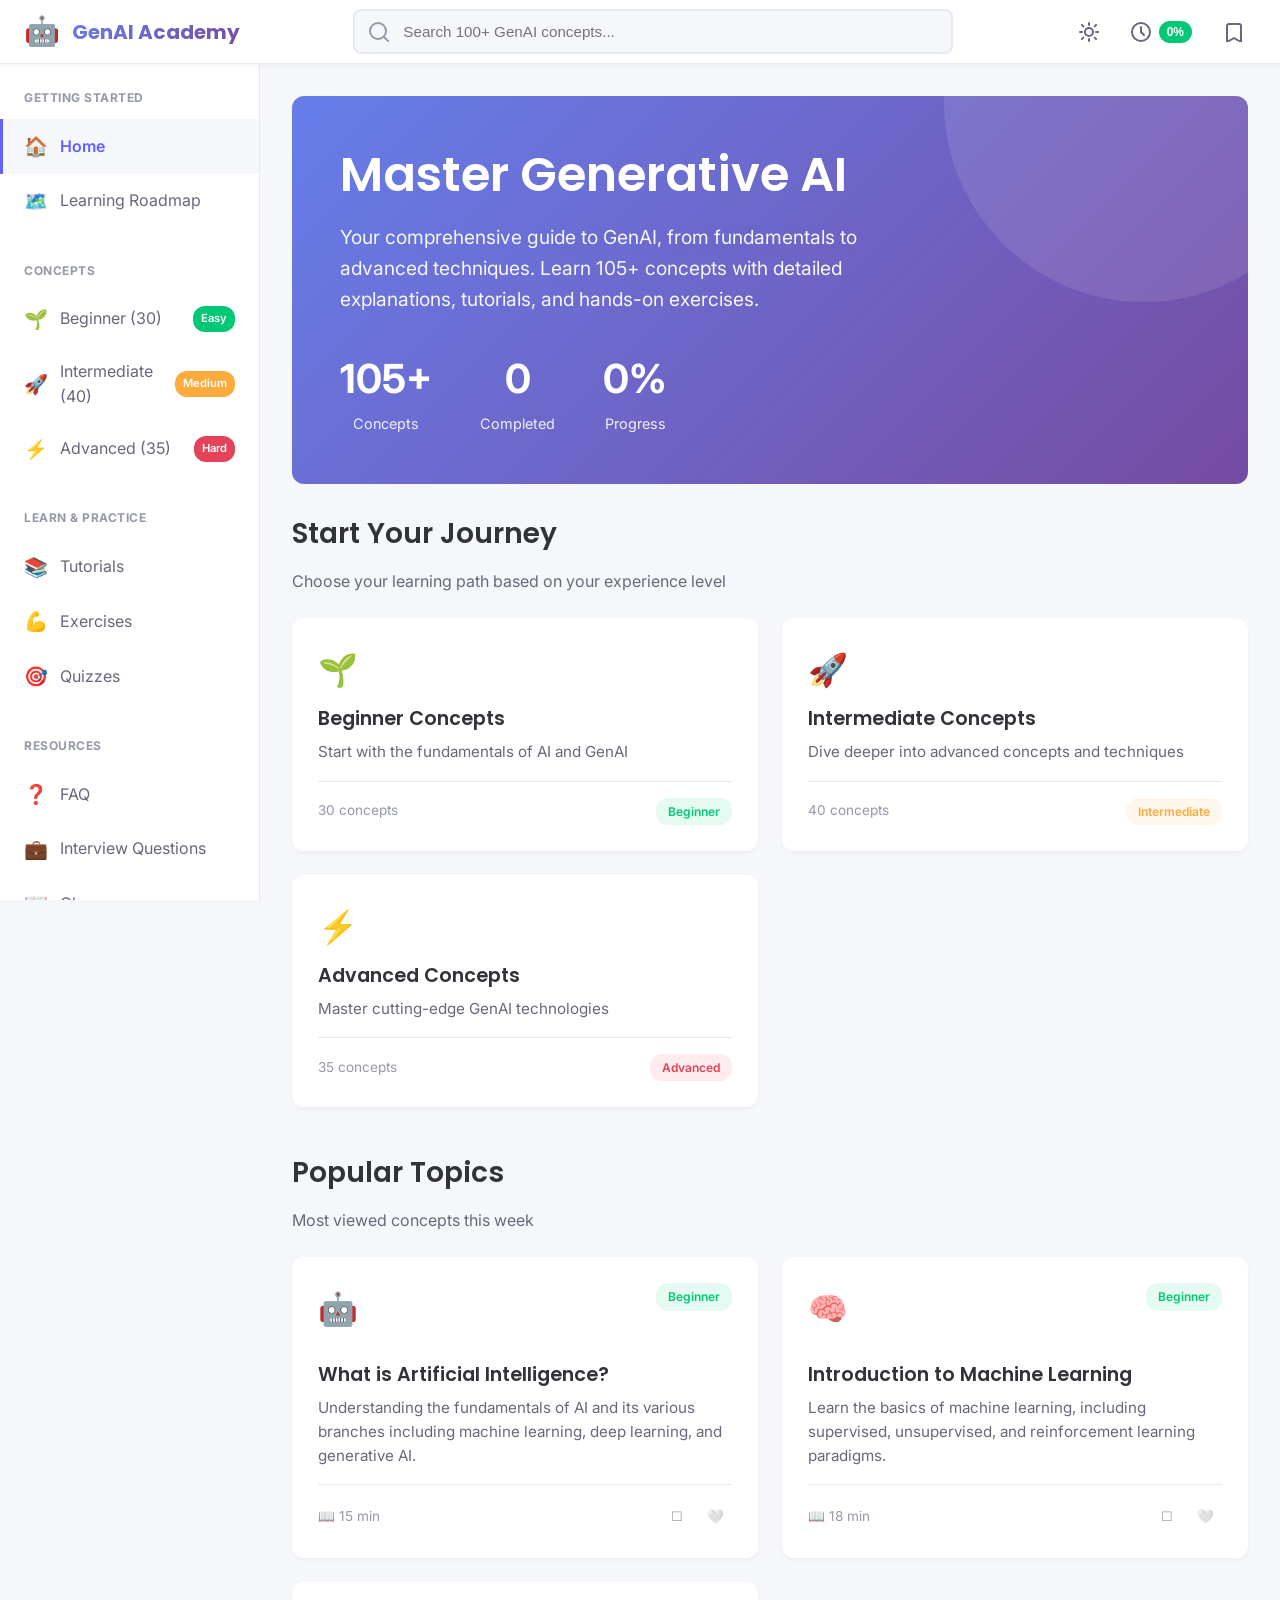
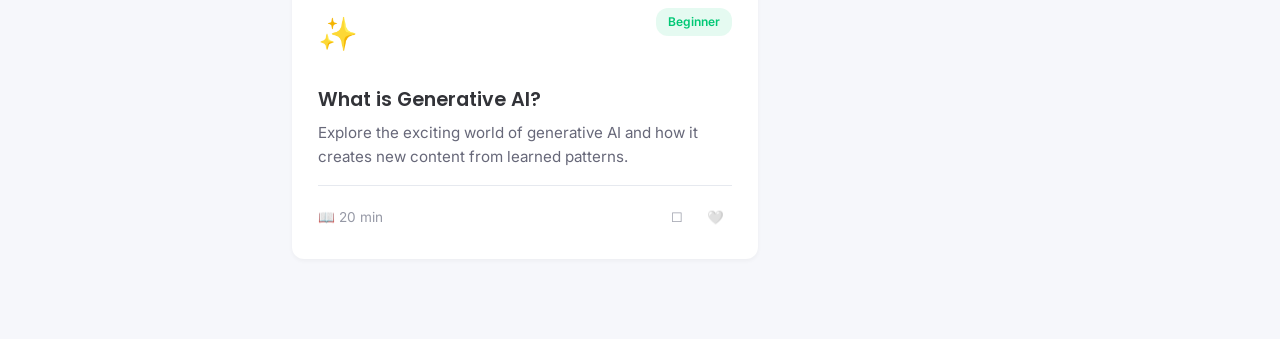
==== index.html @ b28783bf "Create comprehensive GenAI Academy learning platform This commit creates a production-ready, feature" ====
<!DOCTYPE html>
<html lang="en">
<head>
    <meta charset="UTF-8">
    <meta name="viewport" content="width=device-width, initial-scale=1.0">
    <title>GenAI Academy - Master Generative AI from Beginner to Advanced</title>
    <meta name="description" content="Comprehensive learning platform for Generative AI covering 100+ concepts, tutorials, FAQs, and interview questions">
    <link rel="stylesheet" href="styles.css">
    <link rel="preconnect" href="https://fonts.googleapis.com">
    <link rel="preconnect" href="https://fonts.gstatic.com" crossorigin>
    <link href="https://fonts.googleapis.com/css2?family=Poppins:wght@300;400;500;600;700;800&family=Inter:wght@300;400;500;600;700&display=swap" rel="stylesheet">
</head>
<body>
    <!-- Loading Screen -->
    <div id="loading-screen" class="loading-screen">
        <div class="loading-spinner"></div>
        <p>Loading GenAI Academy...</p>
    </div>

    <!-- Header -->
    <header class="header">
        <div class="header-left">
            <button class="menu-toggle" id="menuToggle">
                <span></span>
                <span></span>
                <span></span>
            </button>
            <div class="logo">
                <span class="logo-icon">🤖</span>
                <span class="logo-text">GenAI Academy</span>
            </div>
        </div>
        <div class="header-center">
            <div class="search-bar">
                <svg class="search-icon" width="20" height="20" viewBox="0 0 20 20" fill="none">
                    <path d="M9 17A8 8 0 1 0 9 1a8 8 0 0 0 0 16zM19 19l-4.35-4.35" stroke="currentColor" stroke-width="2" stroke-linecap="round"/>
                </svg>
                <input type="text" id="searchInput" placeholder="Search 100+ GenAI concepts..." class="search-input">
                <div class="search-results" id="searchResults"></div>
            </div>
        </div>
        <div class="header-right">
            <button class="header-btn" id="themeToggle" title="Toggle Theme">
                <svg width="20" height="20" viewBox="0 0 20 20" fill="none">
                    <path d="M10 3V1M10 19v-2M17 10h2M1 10h2M15.66 15.66l1.41 1.41M2.93 2.93l1.41 1.41M15.66 4.34l1.41-1.41M2.93 17.07l1.41-1.41" stroke="currentColor" stroke-width="2" stroke-linecap="round"/>
                    <circle cx="10" cy="10" r="4" stroke="currentColor" stroke-width="2"/>
                </svg>
            </button>
            <button class="header-btn" id="progressBtn" title="Your Progress">
                <svg width="20" height="20" viewBox="0 0 20 20" fill="none">
                    <path d="M10 19a9 9 0 1 0 0-18 9 9 0 0 0 0 18z" stroke="currentColor" stroke-width="2"/>
                    <path d="M10 5v5l3 3" stroke="currentColor" stroke-width="2" stroke-linecap="round"/>
                </svg>
                <span class="progress-badge" id="progressBadge">0%</span>
            </button>
            <button class="header-btn" id="bookmarksBtn" title="Bookmarks">
                <svg width="20" height="20" viewBox="0 0 20 20" fill="none">
                    <path d="M5 2h10a2 2 0 0 1 2 2v16l-7-4-7 4V4a2 2 0 0 1 2-2z" stroke="currentColor" stroke-width="2" stroke-linecap="round" stroke-linejoin="round"/>
                </svg>
            </button>
        </div>
    </header>

    <!-- Sidebar -->
    <aside class="sidebar" id="sidebar">
        <nav class="sidebar-nav">
            <div class="nav-section">
                <div class="nav-section-title">Getting Started</div>
                <a href="#home" class="nav-item active" data-page="home">
                    <span class="nav-icon">🏠</span>
                    <span class="nav-text">Home</span>
                </a>
                <a href="#roadmap" class="nav-item" data-page="roadmap">
                    <span class="nav-icon">🗺️</span>
                    <span class="nav-text">Learning Roadmap</span>
                </a>
            </div>

            <div class="nav-section">
                <div class="nav-section-title">Concepts</div>
                <a href="#beginner" class="nav-item" data-page="beginner">
                    <span class="nav-icon">🌱</span>
                    <span class="nav-text">Beginner (30)</span>
                    <span class="nav-badge">Easy</span>
                </a>
                <a href="#intermediate" class="nav-item" data-page="intermediate">
                    <span class="nav-icon">🚀</span>
                    <span class="nav-text">Intermediate (40)</span>
                    <span class="nav-badge badge-orange">Medium</span>
                </a>
                <a href="#advanced" class="nav-item" data-page="advanced">
                    <span class="nav-icon">⚡</span>
                    <span class="nav-text">Advanced (35)</span>
                    <span class="nav-badge badge-red">Hard</span>
                </a>
            </div>

            <div class="nav-section">
                <div class="nav-section-title">Learn & Practice</div>
                <a href="#tutorials" class="nav-item" data-page="tutorials">
                    <span class="nav-icon">📚</span>
                    <span class="nav-text">Tutorials</span>
                </a>
                <a href="#exercises" class="nav-item" data-page="exercises">
                    <span class="nav-icon">💪</span>
                    <span class="nav-text">Exercises</span>
                </a>
                <a href="#quizzes" class="nav-item" data-page="quizzes">
                    <span class="nav-icon">🎯</span>
                    <span class="nav-text">Quizzes</span>
                </a>
            </div>

            <div class="nav-section">
                <div class="nav-section-title">Resources</div>
                <a href="#faq" class="nav-item" data-page="faq">
                    <span class="nav-icon">❓</span>
                    <span class="nav-text">FAQ</span>
                </a>
                <a href="#interview" class="nav-item" data-page="interview">
                    <span class="nav-icon">💼</span>
                    <span class="nav-text">Interview Questions</span>
                </a>
                <a href="#glossary" class="nav-item" data-page="glossary">
                    <span class="nav-icon">📖</span>
                    <span class="nav-text">Glossary</span>
                </a>
            </div>
        </nav>

        <div class="sidebar-footer">
            <div class="progress-card">
                <div class="progress-card-title">Your Progress</div>
                <div class="progress-bar">
                    <div class="progress-bar-fill" id="sidebarProgressBar" style="width: 0%"></div>
                </div>
                <div class="progress-stats">
                    <span><span id="completedCount">0</span>/105 completed</span>
                </div>
            </div>
        </div>
    </aside>

    <!-- Main Content -->
    <main class="main-content" id="mainContent">
        <!-- Content will be dynamically loaded here -->
    </main>

    <!-- Modal for Concept Details -->
    <div class="modal" id="conceptModal">
        <div class="modal-overlay"></div>
        <div class="modal-content">
            <button class="modal-close" id="modalClose">&times;</button>
            <div id="modalBody"></div>
        </div>
    </div>

    <!-- Progress Modal -->
    <div class="modal" id="progressModal">
        <div class="modal-overlay"></div>
        <div class="modal-content">
            <button class="modal-close" id="progressModalClose">&times;</button>
            <div id="progressModalBody"></div>
        </div>
    </div>

    <!-- Bookmarks Modal -->
    <div class="modal" id="bookmarksModal">
        <div class="modal-overlay"></div>
        <div class="modal-content">
            <button class="modal-close" id="bookmarksModalClose">&times;</button>
            <div id="bookmarksModalBody"></div>
        </div>
    </div>

    <script src="data.js"></script>
    <script src="app.js"></script>
</body>
</html>
---- styles.css ----
/* ===== CSS Variables & Theme ===== */
:root {
    /* Primary Colors - Vibrant like monday.com */
    --primary-purple: #6161ff;
    --primary-blue: #0073ea;
    --primary-green: #00c875;
    --primary-orange: #fdab3d;
    --primary-red: #e44258;
    --primary-pink: #ff158a;
    --primary-teal: #00d1d2;

    /* Gradients */
    --gradient-purple: linear-gradient(135deg, #667eea 0%, #764ba2 100%);
    --gradient-blue: linear-gradient(135deg, #0073ea 0%, #00a9ff 100%);
    --gradient-green: linear-gradient(135deg, #11998e 0%, #38ef7d 100%);
    --gradient-orange: linear-gradient(135deg, #f093fb 0%, #f5576c 100%);
    --gradient-sunset: linear-gradient(135deg, #fa709a 0%, #fee140 100%);

    /* Background Colors */
    --bg-primary: #ffffff;
    --bg-secondary: #f6f7fb;
    --bg-tertiary: #eef0f8;
    --bg-card: #ffffff;
    --bg-hover: #f6f7fb;

    /* Text Colors */
    --text-primary: #323338;
    --text-secondary: #676879;
    --text-tertiary: #9699a6;
    --text-white: #ffffff;

    /* Border & Shadow */
    --border-color: #e6e9ef;
    --shadow-sm: 0 2px 4px rgba(0, 0, 0, 0.04);
    --shadow-md: 0 4px 12px rgba(0, 0, 0, 0.08);
    --shadow-lg: 0 8px 24px rgba(0, 0, 0, 0.12);
    --shadow-xl: 0 16px 48px rgba(0, 0, 0, 0.16);

    /* Spacing */
    --header-height: 64px;
    --sidebar-width: 260px;
    --border-radius: 8px;
    --border-radius-lg: 12px;

    /* Transitions */
    --transition: all 0.3s cubic-bezier(0.4, 0, 0.2, 1);
}

/* Dark Theme */
[data-theme="dark"] {
    --bg-primary: #1a1a2e;
    --bg-secondary: #16213e;
    --bg-tertiary: #0f3460;
    --bg-card: #16213e;
    --bg-hover: #1f2937;

    --text-primary: #f3f4f6;
    --text-secondary: #d1d5db;
    --text-tertiary: #9ca3af;

    --border-color: #2d3748;
    --shadow-sm: 0 2px 4px rgba(0, 0, 0, 0.2);
    --shadow-md: 0 4px 12px rgba(0, 0, 0, 0.3);
    --shadow-lg: 0 8px 24px rgba(0, 0, 0, 0.4);
}

/* ===== Reset & Base Styles ===== */
* {
    margin: 0;
    padding: 0;
    box-sizing: border-box;
}

body {
    font-family: 'Inter', -apple-system, BlinkMacSystemFont, 'Segoe UI', sans-serif;
    background: var(--bg-secondary);
    color: var(--text-primary);
    line-height: 1.6;
    overflow-x: hidden;
    transition: var(--transition);
}

h1, h2, h3, h4, h5, h6 {
    font-family: 'Poppins', sans-serif;
    font-weight: 600;
    line-height: 1.3;
    margin-bottom: 1rem;
}

h1 { font-size: 2.5rem; }
h2 { font-size: 2rem; }
h3 { font-size: 1.5rem; }
h4 { font-size: 1.25rem; }

a {
    text-decoration: none;
    color: inherit;
}

/* ===== Loading Screen ===== */
.loading-screen {
    position: fixed;
    top: 0;
    left: 0;
    width: 100%;
    height: 100%;
    background: var(--gradient-purple);
    display: flex;
    flex-direction: column;
    align-items: center;
    justify-content: center;
    z-index: 10000;
    transition: opacity 0.3s, visibility 0.3s;
}

.loading-screen.hidden {
    opacity: 0;
    visibility: hidden;
}

.loading-spinner {
    width: 50px;
    height: 50px;
    border: 4px solid rgba(255, 255, 255, 0.3);
    border-top-color: white;
    border-radius: 50%;
    animation: spin 1s linear infinite;
}

.loading-screen p {
    color: white;
    margin-top: 1rem;
    font-size: 1.1rem;
}

@keyframes spin {
    to { transform: rotate(360deg); }
}

/* ===== Header ===== */
.header {
    position: fixed;
    top: 0;
    left: 0;
    right: 0;
    height: var(--header-height);
    background: var(--bg-card);
    border-bottom: 1px solid var(--border-color);
    display: flex;
    align-items: center;
    justify-content: space-between;
    padding: 0 1.5rem;
    z-index: 1000;
    box-shadow: var(--shadow-sm);
}

.header-left {
    display: flex;
    align-items: center;
    gap: 1rem;
}

.menu-toggle {
    display: none;
    flex-direction: column;
    gap: 4px;
    background: none;
    border: none;
    cursor: pointer;
    padding: 8px;
}

.menu-toggle span {
    width: 24px;
    height: 3px;
    background: var(--text-primary);
    border-radius: 2px;
    transition: var(--transition);
}

.logo {
    display: flex;
    align-items: center;
    gap: 0.75rem;
    font-family: 'Poppins', sans-serif;
    font-weight: 700;
}

.logo-icon {
    font-size: 1.8rem;
}

.logo-text {
    font-size: 1.25rem;
    background: var(--gradient-purple);
    -webkit-background-clip: text;
    -webkit-text-fill-color: transparent;
    background-clip: text;
}

.header-center {
    flex: 1;
    max-width: 600px;
    margin: 0 2rem;
    position: relative;
}

.search-bar {
    position: relative;
    width: 100%;
}

.search-icon {
    position: absolute;
    left: 1rem;
    top: 50%;
    transform: translateY(-50%);
    color: var(--text-tertiary);
}

.search-input {
    width: 100%;
    padding: 0.75rem 1rem 0.75rem 3rem;
    border: 2px solid var(--border-color);
    border-radius: var(--border-radius);
    background: var(--bg-secondary);
    color: var(--text-primary);
    font-size: 0.95rem;
    transition: var(--transition);
}

.search-input:focus {
    outline: none;
    border-color: var(--primary-purple);
    background: var(--bg-card);
}

.search-results {
    position: absolute;
    top: calc(100% + 0.5rem);
    left: 0;
    right: 0;
    background: var(--bg-card);
    border-radius: var(--border-radius);
    box-shadow: var(--shadow-lg);
    max-height: 400px;
    overflow-y: auto;
    display: none;
    z-index: 1001;
}

.search-results.active {
    display: block;
}

.search-result-item {
    padding: 1rem;
    border-bottom: 1px solid var(--border-color);
    cursor: pointer;
    transition: var(--transition);
}

.search-result-item:hover {
    background: var(--bg-hover);
}

.search-result-item:last-child {
    border-bottom: none;
}

.search-result-title {
    font-weight: 600;
    color: var(--text-primary);
    margin-bottom: 0.25rem;
}

.search-result-category {
    font-size: 0.85rem;
    color: var(--text-tertiary);
}

.header-right {
    display: flex;
    align-items: center;
    gap: 0.5rem;
}

.header-btn {
    position: relative;
    padding: 0.75rem;
    background: none;
    border: none;
    color: var(--text-secondary);
    cursor: pointer;
    border-radius: var(--border-radius);
    transition: var(--transition);
    display: flex;
    align-items: center;
    gap: 0.5rem;
}

.header-btn:hover {
    background: var(--bg-hover);
    color: var(--text-primary);
}

.progress-badge {
    padding: 0.25rem 0.5rem;
    background: var(--primary-green);
    color: white;
    border-radius: 12px;
    font-size: 0.75rem;
    font-weight: 600;
}

/* ===== Sidebar ===== */
.sidebar {
    position: fixed;
    left: 0;
    top: var(--header-height);
    width: var(--sidebar-width);
    height: calc(100vh - var(--header-height));
    background: var(--bg-card);
    border-right: 1px solid var(--border-color);
    overflow-y: auto;
    z-index: 999;
    transition: var(--transition);
}

.sidebar::-webkit-scrollbar {
    width: 6px;
}

.sidebar::-webkit-scrollbar-track {
    background: var(--bg-secondary);
}

.sidebar::-webkit-scrollbar-thumb {
    background: var(--border-color);
    border-radius: 3px;
}

.sidebar::-webkit-scrollbar-thumb:hover {
    background: var(--text-tertiary);
}

.sidebar-nav {
    padding: 1.5rem 0;
}

.nav-section {
    margin-bottom: 2rem;
}

.nav-section-title {
    padding: 0 1.5rem;
    font-size: 0.75rem;
    font-weight: 700;
    text-transform: uppercase;
    color: var(--text-tertiary);
    letter-spacing: 0.5px;
    margin-bottom: 0.75rem;
}

.nav-item {
    display: flex;
    align-items: center;
    padding: 0.75rem 1.5rem;
    color: var(--text-secondary);
    transition: var(--transition);
    position: relative;
}

.nav-item:hover {
    background: var(--bg-hover);
    color: var(--text-primary);
}

.nav-item.active {
    background: var(--bg-hover);
    color: var(--primary-purple);
    font-weight: 600;
}

.nav-item.active::before {
    content: '';
    position: absolute;
    left: 0;
    top: 0;
    bottom: 0;
    width: 3px;
    background: var(--primary-purple);
}

.nav-icon {
    font-size: 1.2rem;
    margin-right: 0.75rem;
}

.nav-text {
    flex: 1;
}

.nav-badge {
    padding: 0.25rem 0.5rem;
    background: var(--primary-green);
    color: white;
    border-radius: 12px;
    font-size: 0.7rem;
    font-weight: 600;
}

.nav-badge.badge-orange {
    background: var(--primary-orange);
}

.nav-badge.badge-red {
    background: var(--primary-red);
}

.sidebar-footer {
    padding: 1.5rem;
    border-top: 1px solid var(--border-color);
    margin-top: auto;
}

.progress-card {
    background: var(--gradient-purple);
    padding: 1rem;
    border-radius: var(--border-radius);
    color: white;
}

.progress-card-title {
    font-weight: 600;
    margin-bottom: 0.75rem;
}

.progress-bar {
    background: rgba(255, 255, 255, 0.3);
    height: 8px;
    border-radius: 4px;
    overflow: hidden;
    margin-bottom: 0.5rem;
}

.progress-bar-fill {
    height: 100%;
    background: white;
    transition: width 0.5s ease;
}

.progress-stats {
    font-size: 0.85rem;
    opacity: 0.9;
}

/* ===== Main Content ===== */
.main-content {
    margin-left: var(--sidebar-width);
    margin-top: var(--header-height);
    padding: 2rem;
    min-height: calc(100vh - var(--header-height));
}

/* ===== Hero Section ===== */
.hero {
    background: var(--gradient-purple);
    border-radius: var(--border-radius-lg);
    padding: 3rem;
    color: white;
    margin-bottom: 2rem;
    position: relative;
    overflow: hidden;
}

.hero::before {
    content: '';
    position: absolute;
    top: -50%;
    right: -10%;
    width: 400px;
    height: 400px;
    background: rgba(255, 255, 255, 0.1);
    border-radius: 50%;
}

.hero-content {
    position: relative;
    z-index: 1;
}

.hero h1 {
    font-size: 3rem;
    margin-bottom: 1rem;
}

.hero p {
    font-size: 1.2rem;
    opacity: 0.95;
    max-width: 600px;
    margin-bottom: 2rem;
}

.hero-stats {
    display: flex;
    gap: 3rem;
}

.hero-stat {
    text-align: center;
}

.hero-stat-number {
    font-size: 2.5rem;
    font-weight: 700;
    display: block;
}

.hero-stat-label {
    font-size: 0.9rem;
    opacity: 0.9;
}

.btn {
    padding: 0.875rem 1.75rem;
    border: none;
    border-radius: var(--border-radius);
    font-weight: 600;
    cursor: pointer;
    transition: var(--transition);
    display: inline-flex;
    align-items: center;
    gap: 0.5rem;
}

.btn-primary {
    background: white;
    color: var(--primary-purple);
}

.btn-primary:hover {
    transform: translateY(-2px);
    box-shadow: var(--shadow-lg);
}

.btn-secondary {
    background: rgba(255, 255, 255, 0.2);
    color: white;
}

.btn-secondary:hover {
    background: rgba(255, 255, 255, 0.3);
}

/* ===== Cards Grid ===== */
.section-header {
    display: flex;
    justify-content: space-between;
    align-items: center;
    margin-bottom: 1.5rem;
}

.section-title {
    font-size: 1.75rem;
    color: var(--text-primary);
}

.section-subtitle {
    color: var(--text-secondary);
    margin-top: 0.25rem;
}

.cards-grid {
    display: grid;
    grid-template-columns: repeat(auto-fill, minmax(320px, 1fr));
    gap: 1.5rem;
    margin-bottom: 3rem;
}

.card {
    background: var(--bg-card);
    border-radius: var(--border-radius-lg);
    padding: 1.5rem;
    box-shadow: var(--shadow-sm);
    transition: var(--transition);
    cursor: pointer;
    border: 2px solid transparent;
}

.card:hover {
    transform: translateY(-4px);
    box-shadow: var(--shadow-lg);
    border-color: var(--primary-purple);
}

.card-header {
    display: flex;
    align-items: flex-start;
    justify-content: space-between;
    margin-bottom: 1rem;
}

.card-icon {
    font-size: 2rem;
    margin-bottom: 0.75rem;
}

.card-badge {
    padding: 0.25rem 0.75rem;
    border-radius: 12px;
    font-size: 0.75rem;
    font-weight: 600;
}

.badge-beginner {
    background: rgba(0, 200, 117, 0.1);
    color: var(--primary-green);
}

.badge-intermediate {
    background: rgba(253, 171, 61, 0.1);
    color: var(--primary-orange);
}

.badge-advanced {
    background: rgba(228, 66, 88, 0.1);
    color: var(--primary-red);
}

.card-title {
    font-size: 1.2rem;
    margin-bottom: 0.5rem;
    color: var(--text-primary);
}

.card-description {
    color: var(--text-secondary);
    font-size: 0.95rem;
    line-height: 1.6;
    margin-bottom: 1rem;
}

.card-footer {
    display: flex;
    align-items: center;
    justify-content: space-between;
    padding-top: 1rem;
    border-top: 1px solid var(--border-color);
}

.card-meta {
    display: flex;
    gap: 1rem;
    font-size: 0.85rem;
    color: var(--text-tertiary);
}

.card-action {
    display: flex;
    gap: 0.5rem;
}

.icon-btn {
    padding: 0.5rem;
    background: none;
    border: none;
    color: var(--text-tertiary);
    cursor: pointer;
    border-radius: var(--border-radius);
    transition: var(--transition);
}

.icon-btn:hover {
    background: var(--bg-hover);
    color: var(--primary-purple);
}

.icon-btn.active {
    color: var(--primary-red);
}

/* ===== Tabs ===== */
.tabs {
    display: flex;
    gap: 0.5rem;
    margin-bottom: 2rem;
    border-bottom: 2px solid var(--border-color);
}

.tab {
    padding: 0.875rem 1.5rem;
    background: none;
    border: none;
    color: var(--text-secondary);
    font-weight: 600;
    cursor: pointer;
    position: relative;
    transition: var(--transition);
}

.tab:hover {
    color: var(--text-primary);
}

.tab.active {
    color: var(--primary-purple);
}

.tab.active::after {
    content: '';
    position: absolute;
    bottom: -2px;
    left: 0;
    right: 0;
    height: 2px;
    background: var(--primary-purple);
}

/* ===== Accordion (FAQ) ===== */
.accordion {
    background: var(--bg-card);
    border-radius: var(--border-radius);
    margin-bottom: 1rem;
    overflow: hidden;
    box-shadow: var(--shadow-sm);
}

.accordion-header {
    padding: 1.25rem 1.5rem;
    background: var(--bg-card);
    border: none;
    width: 100%;
    text-align: left;
    font-size: 1.1rem;
    font-weight: 600;
    color: var(--text-primary);
    cursor: pointer;
    display: flex;
    justify-content: space-between;
    align-items: center;
    transition: var(--transition);
}

.accordion-header:hover {
    background: var(--bg-hover);
}

.accordion-icon {
    transition: transform 0.3s;
}

.accordion.active .accordion-icon {
    transform: rotate(180deg);
}

.accordion-content {
    max-height: 0;
    overflow: hidden;
    transition: max-height 0.3s ease;
}

.accordion.active .accordion-content {
    max-height: 1000px;
}

.accordion-body {
    padding: 1.5rem;
    color: var(--text-secondary);
    line-height: 1.8;
}

/* ===== Modal ===== */
.modal {
    position: fixed;
    top: 0;
    left: 0;
    width: 100%;
    height: 100%;
    z-index: 2000;
    display: none;
}

.modal.active {
    display: block;
}

.modal-overlay {
    position: absolute;
    top: 0;
    left: 0;
    width: 100%;
    height: 100%;
    background: rgba(0, 0, 0, 0.5);
    backdrop-filter: blur(4px);
}

.modal-content {
    position: absolute;
    top: 50%;
    left: 50%;
    transform: translate(-50%, -50%);
    background: var(--bg-card);
    border-radius: var(--border-radius-lg);
    padding: 2rem;
    max-width: 900px;
    width: 90%;
    max-height: 85vh;
    overflow-y: auto;
    box-shadow: var(--shadow-xl);
}

.modal-close {
    position: absolute;
    top: 1rem;
    right: 1rem;
    background: var(--bg-hover);
    border: none;
    width: 40px;
    height: 40px;
    border-radius: 50%;
    font-size: 1.5rem;
    cursor: pointer;
    color: var(--text-secondary);
    transition: var(--transition);
    z-index: 1;
}

.modal-close:hover {
    background: var(--border-color);
    color: var(--text-primary);
}

/* ===== Concept Detail ===== */
.concept-detail {
    padding: 1rem 0;
}

.concept-header {
    margin-bottom: 2rem;
}

.concept-title {
    font-size: 2.25rem;
    margin-bottom: 1rem;
}

.concept-meta {
    display: flex;
    gap: 1rem;
    align-items: center;
    flex-wrap: wrap;
}

.concept-content {
    color: var(--text-secondary);
    line-height: 1.8;
}

.concept-content h2 {
    color: var(--text-primary);
    margin-top: 2rem;
    margin-bottom: 1rem;
}

.concept-content h3 {
    color: var(--text-primary);
    margin-top: 1.5rem;
    margin-bottom: 0.75rem;
}

.concept-content ul, .concept-content ol {
    margin-left: 2rem;
    margin-bottom: 1rem;
}

.concept-content li {
    margin-bottom: 0.5rem;
}

.concept-content code {
    background: var(--bg-secondary);
    padding: 0.25rem 0.5rem;
    border-radius: 4px;
    font-family: 'Courier New', monospace;
    font-size: 0.9em;
}

.concept-content pre {
    background: var(--bg-secondary);
    padding: 1.5rem;
    border-radius: var(--border-radius);
    overflow-x: auto;
    margin: 1rem 0;
}

.concept-content pre code {
    background: none;
    padding: 0;
}

.concept-actions {
    display: flex;
    gap: 1rem;
    margin-top: 2rem;
    padding-top: 2rem;
    border-top: 1px solid var(--border-color);
}

/* ===== Responsive ===== */
@media (max-width: 1024px) {
    .sidebar {
        transform: translateX(-100%);
    }

    .sidebar.active {
        transform: translateX(0);
    }

    .main-content {
        margin-left: 0;
    }

    .menu-toggle {
        display: flex;
    }
}

@media (max-width: 768px) {
    .header {
        padding: 0 1rem;
    }

    .header-center {
        margin: 0 1rem;
    }

    .logo-text {
        display: none;
    }

    .main-content {
        padding: 1rem;
    }

    .hero {
        padding: 2rem;
    }

    .hero h1 {
        font-size: 2rem;
    }

    .hero-stats {
        flex-wrap: wrap;
        gap: 1.5rem;
    }

    .cards-grid {
        grid-template-columns: 1fr;
    }

    .modal-content {
        width: 95%;
        padding: 1.5rem;
    }
}

/* ===== Utilities ===== */
.mb-1 { margin-bottom: 0.5rem; }
.mb-2 { margin-bottom: 1rem; }
.mb-3 { margin-bottom: 1.5rem; }
.mb-4 { margin-bottom: 2rem; }

.mt-1 { margin-top: 0.5rem; }
.mt-2 { margin-top: 1rem; }
.mt-3 { margin-top: 1.5rem; }
.mt-4 { margin-top: 2rem; }

.text-center { text-align: center; }
.text-muted { color: var(--text-tertiary); }

/* ===== Animations ===== */
@keyframes fadeIn {
    from {
        opacity: 0;
        transform: translateY(20px);
    }
    to {
        opacity: 1;
        transform: translateY(0);
    }
}

.fade-in {
    animation: fadeIn 0.5s ease;
}

/* ===== Code Block Styling ===== */
.code-block {
    background: var(--bg-secondary);
    border-radius: var(--border-radius);
    padding: 1.5rem;
    margin: 1.5rem 0;
    border-left: 4px solid var(--primary-purple);
}

.code-block-header {
    display: flex;
    justify-content: space-between;
    align-items: center;
    margin-bottom: 1rem;
    padding-bottom: 0.75rem;
    border-bottom: 1px solid var(--border-color);
}

.code-block-title {
    font-weight: 600;
    color: var(--text-primary);
}

.copy-btn {
    padding: 0.5rem 1rem;
    background: var(--primary-purple);
    color: white;
    border: none;
    border-radius: var(--border-radius);
    cursor: pointer;
    font-size: 0.85rem;
    transition: var(--transition);
}

.copy-btn:hover {
    opacity: 0.9;
}

/* ===== Quiz Styles ===== */
.quiz-container {
    background: var(--bg-card);
    border-radius: var(--border-radius-lg);
    padding: 2rem;
    box-shadow: var(--shadow-md);
}

.quiz-question {
    font-size: 1.25rem;
    font-weight: 600;
    margin-bottom: 1.5rem;
}

.quiz-options {
    display: flex;
    flex-direction: column;
    gap: 1rem;
}

.quiz-option {
    padding: 1rem 1.5rem;
    background: var(--bg-secondary);
    border: 2px solid var(--border-color);
    border-radius: var(--border-radius);
    cursor: pointer;
    transition: var(--transition);
}

.quiz-option:hover {
    border-color: var(--primary-purple);
    background: var(--bg-hover);
}

.quiz-option.correct {
    border-color: var(--primary-green);
    background: rgba(0, 200, 117, 0.1);
}

.quiz-option.incorrect {
    border-color: var(--primary-red);
    background: rgba(228, 66, 88, 0.1);
}
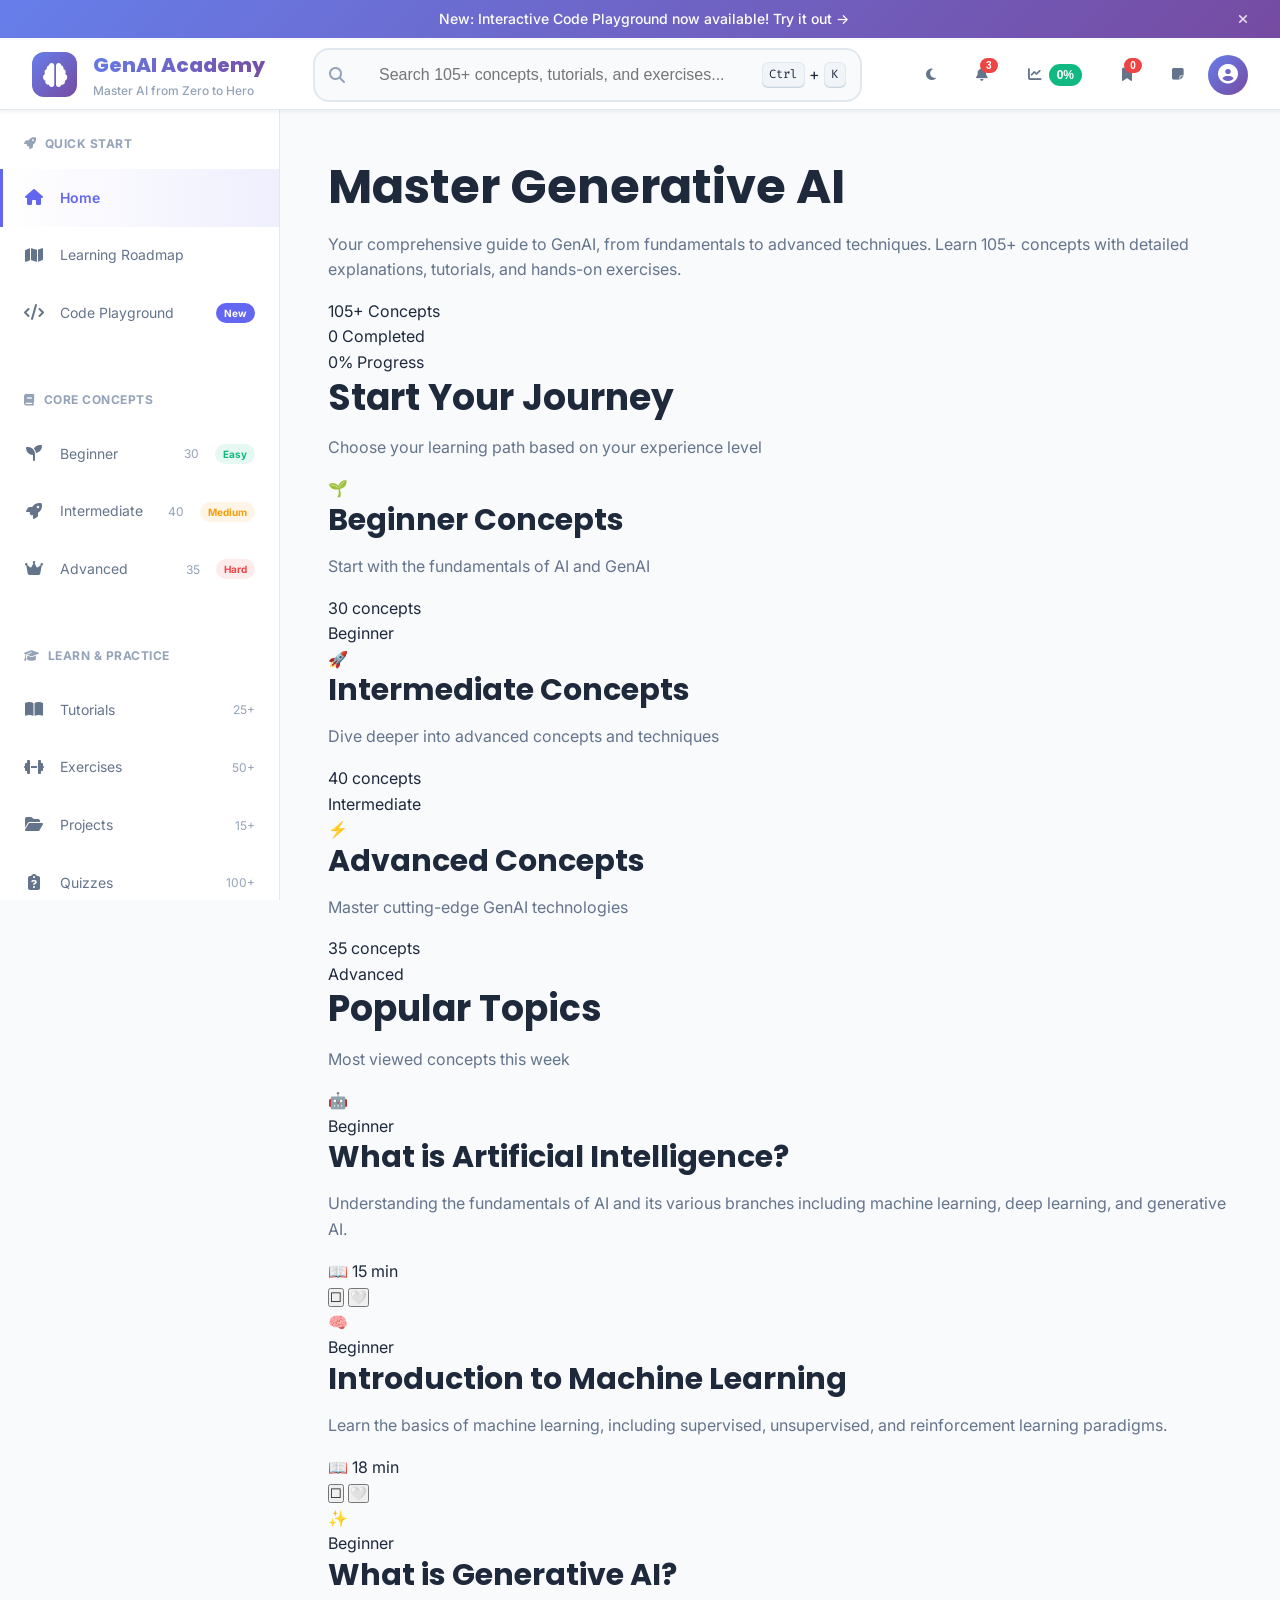
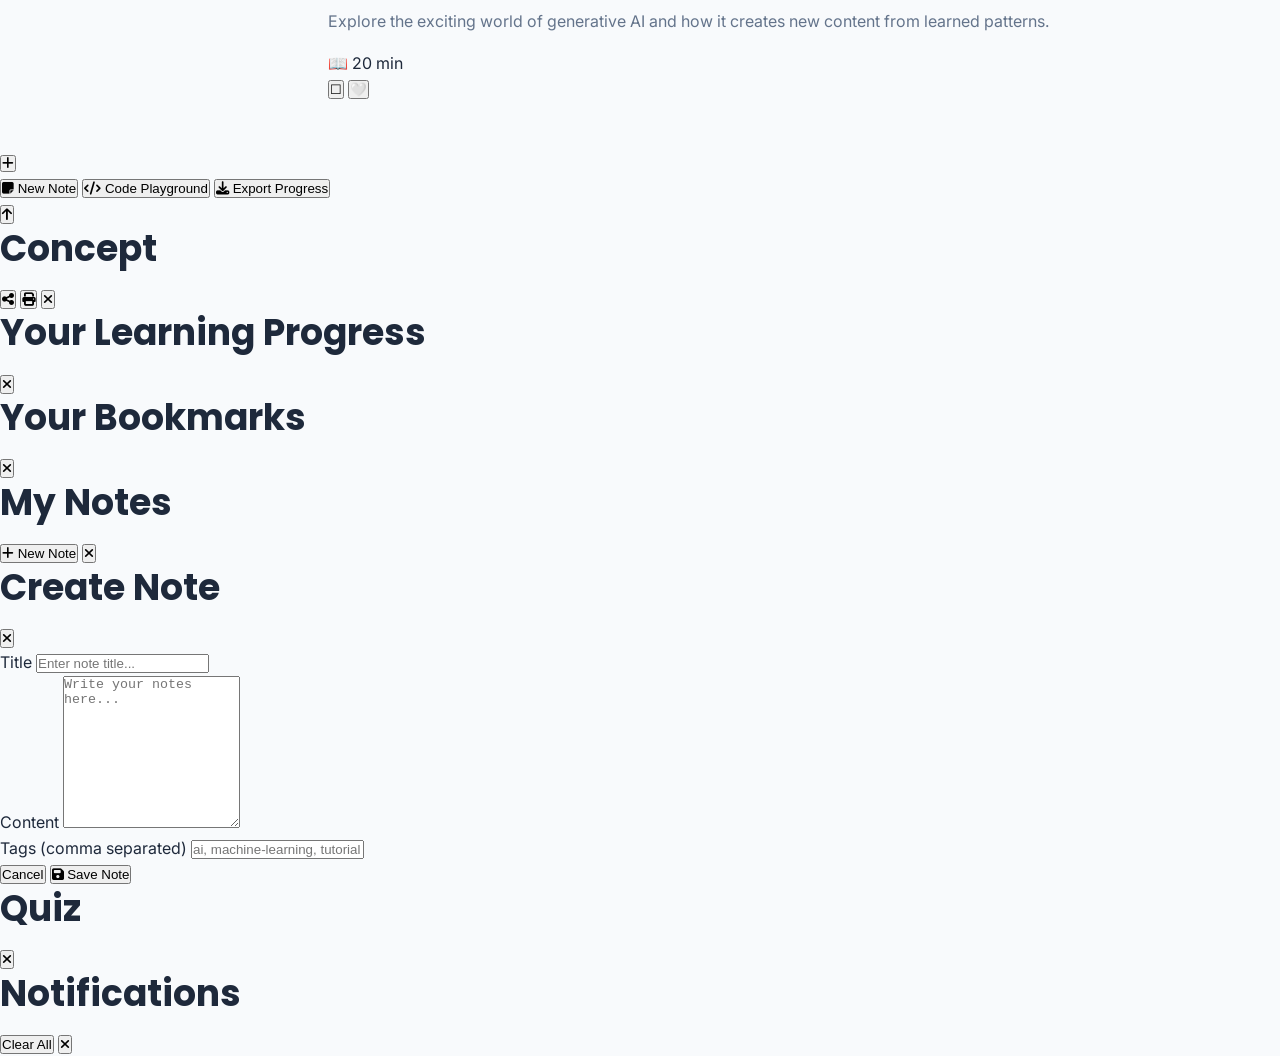
==== commit 8b77ae25: "Massively upgrade to production-grade GenAI Academy platform MAJOR ENHANCEMENTS - Version 2.0:  HTML" ====
--- a/index.html
+++ b/index.html
@@ -3,18 +3,36 @@
 <head>
     <meta charset="UTF-8">
     <meta name="viewport" content="width=device-width, initial-scale=1.0">
-    <title>GenAI Academy - Master Generative AI from Beginner to Advanced</title>
-    <meta name="description" content="Comprehensive learning platform for Generative AI covering 100+ concepts, tutorials, FAQs, and interview questions">
+    <title>GenAI Academy - Master Generative AI from Beginner to Expert</title>
+    <meta name="description" content="The most comprehensive Generative AI learning platform with 105+ in-depth concepts, interactive tutorials, code playgrounds, and real-world projects">
     <link rel="stylesheet" href="styles.css">
     <link rel="preconnect" href="https://fonts.googleapis.com">
     <link rel="preconnect" href="https://fonts.gstatic.com" crossorigin>
-    <link href="https://fonts.googleapis.com/css2?family=Poppins:wght@300;400;500;600;700;800&family=Inter:wght@300;400;500;600;700&display=swap" rel="stylesheet">
+    <link href="https://fonts.googleapis.com/css2?family=Poppins:wght@300;400;500;600;700;800;900&family=Inter:wght@300;400;500;600;700;800&family=Fira+Code:wght@400;500;600&display=swap" rel="stylesheet">
+    <link rel="stylesheet" href="https://cdnjs.cloudflare.com/ajax/libs/font-awesome/6.4.0/css/all.min.css">
 </head>
 <body>
     <!-- Loading Screen -->
     <div id="loading-screen" class="loading-screen">
-        <div class="loading-spinner"></div>
-        <p>Loading GenAI Academy...</p>
+        <div class="loading-content">
+            <div class="loading-spinner"></div>
+            <h2>Loading GenAI Academy</h2>
+            <p>Preparing your learning experience...</p>
+            <div class="loading-progress">
+                <div class="loading-progress-bar" id="loadingProgress"></div>
+            </div>
+        </div>
+    </div>
+
+    <!-- Announcement Banner -->
+    <div class="announcement-banner" id="announcementBanner">
+        <div class="announcement-content">
+            <i class="fas fa-sparkles"></i>
+            <span>New: Interactive Code Playground now available! Try it out →</span>
+        </div>
+        <button class="announcement-close" onclick="closeAnnouncement()">
+            <i class="fas fa-times"></i>
+        </button>
     </div>
 
     <!-- Header -->
@@ -26,116 +44,205 @@
                 <span></span>
             </button>
             <div class="logo">
-                <span class="logo-icon">🤖</span>
-                <span class="logo-text">GenAI Academy</span>
-            </div>
-        </div>
+                <div class="logo-icon">
+                    <i class="fas fa-brain"></i>
+                </div>
+                <div class="logo-content">
+                    <span class="logo-text">GenAI Academy</span>
+                    <span class="logo-tagline">Master AI from Zero to Hero</span>
+                </div>
+            </div>
+        </div>
+
         <div class="header-center">
-            <div class="search-bar">
-                <svg class="search-icon" width="20" height="20" viewBox="0 0 20 20" fill="none">
-                    <path d="M9 17A8 8 0 1 0 9 1a8 8 0 0 0 0 16zM19 19l-4.35-4.35" stroke="currentColor" stroke-width="2" stroke-linecap="round"/>
-                </svg>
-                <input type="text" id="searchInput" placeholder="Search 100+ GenAI concepts..." class="search-input">
+            <div class="search-container">
+                <div class="search-bar">
+                    <i class="fas fa-search search-icon"></i>
+                    <input type="text" id="searchInput" placeholder="Search 105+ concepts, tutorials, and exercises..." class="search-input">
+                    <div class="search-shortcuts">
+                        <kbd>Ctrl</kbd> + <kbd>K</kbd>
+                    </div>
+                </div>
                 <div class="search-results" id="searchResults"></div>
             </div>
         </div>
+
         <div class="header-right">
-            <button class="header-btn" id="themeToggle" title="Toggle Theme">
-                <svg width="20" height="20" viewBox="0 0 20 20" fill="none">
-                    <path d="M10 3V1M10 19v-2M17 10h2M1 10h2M15.66 15.66l1.41 1.41M2.93 2.93l1.41 1.41M15.66 4.34l1.41-1.41M2.93 17.07l1.41-1.41" stroke="currentColor" stroke-width="2" stroke-linecap="round"/>
-                    <circle cx="10" cy="10" r="4" stroke="currentColor" stroke-width="2"/>
-                </svg>
-            </button>
-            <button class="header-btn" id="progressBtn" title="Your Progress">
-                <svg width="20" height="20" viewBox="0 0 20 20" fill="none">
-                    <path d="M10 19a9 9 0 1 0 0-18 9 9 0 0 0 0 18z" stroke="currentColor" stroke-width="2"/>
-                    <path d="M10 5v5l3 3" stroke="currentColor" stroke-width="2" stroke-linecap="round"/>
-                </svg>
+            <button class="header-btn tooltip-container" id="themeToggle" title="Toggle Theme">
+                <i class="fas fa-moon theme-icon"></i>
+                <span class="tooltip">Toggle Theme</span>
+            </button>
+
+            <button class="header-btn tooltip-container" id="notificationsBtn" title="Notifications">
+                <i class="fas fa-bell"></i>
+                <span class="notification-badge">3</span>
+                <span class="tooltip">Notifications</span>
+            </button>
+
+            <button class="header-btn tooltip-container" id="progressBtn" title="Your Progress">
+                <i class="fas fa-chart-line"></i>
                 <span class="progress-badge" id="progressBadge">0%</span>
-            </button>
-            <button class="header-btn" id="bookmarksBtn" title="Bookmarks">
-                <svg width="20" height="20" viewBox="0 0 20 20" fill="none">
-                    <path d="M5 2h10a2 2 0 0 1 2 2v16l-7-4-7 4V4a2 2 0 0 1 2-2z" stroke="currentColor" stroke-width="2" stroke-linecap="round" stroke-linejoin="round"/>
-                </svg>
-            </button>
+                <span class="tooltip">Your Progress</span>
+            </button>
+
+            <button class="header-btn tooltip-container" id="bookmarksBtn" title="Bookmarks">
+                <i class="fas fa-bookmark"></i>
+                <span class="bookmark-count" id="bookmarkCount">0</span>
+                <span class="tooltip">Bookmarks</span>
+            </button>
+
+            <button class="header-btn tooltip-container" id="notesBtn" title="My Notes">
+                <i class="fas fa-note-sticky"></i>
+                <span class="tooltip">My Notes</span>
+            </button>
+
+            <div class="user-menu">
+                <button class="user-avatar">
+                    <i class="fas fa-user-circle"></i>
+                </button>
+            </div>
         </div>
     </header>
 
     <!-- Sidebar -->
     <aside class="sidebar" id="sidebar">
         <nav class="sidebar-nav">
+            <!-- Quick Start -->
             <div class="nav-section">
-                <div class="nav-section-title">Getting Started</div>
+                <div class="nav-section-title">
+                    <i class="fas fa-rocket"></i>
+                    Quick Start
+                </div>
                 <a href="#home" class="nav-item active" data-page="home">
-                    <span class="nav-icon">🏠</span>
+                    <span class="nav-icon"><i class="fas fa-home"></i></span>
                     <span class="nav-text">Home</span>
                 </a>
                 <a href="#roadmap" class="nav-item" data-page="roadmap">
-                    <span class="nav-icon">🗺️</span>
+                    <span class="nav-icon"><i class="fas fa-map"></i></span>
                     <span class="nav-text">Learning Roadmap</span>
                 </a>
-            </div>
-
+                <a href="#playground" class="nav-item" data-page="playground">
+                    <span class="nav-icon"><i class="fas fa-code"></i></span>
+                    <span class="nav-text">Code Playground</span>
+                    <span class="nav-badge badge-new">New</span>
+                </a>
+            </div>
+
+            <!-- Concepts -->
             <div class="nav-section">
-                <div class="nav-section-title">Concepts</div>
+                <div class="nav-section-title">
+                    <i class="fas fa-book"></i>
+                    Core Concepts
+                </div>
                 <a href="#beginner" class="nav-item" data-page="beginner">
-                    <span class="nav-icon">🌱</span>
-                    <span class="nav-text">Beginner (30)</span>
-                    <span class="nav-badge">Easy</span>
+                    <span class="nav-icon"><i class="fas fa-seedling"></i></span>
+                    <span class="nav-text">Beginner</span>
+                    <span class="nav-count">30</span>
+                    <span class="nav-badge badge-green">Easy</span>
                 </a>
                 <a href="#intermediate" class="nav-item" data-page="intermediate">
-                    <span class="nav-icon">🚀</span>
-                    <span class="nav-text">Intermediate (40)</span>
+                    <span class="nav-icon"><i class="fas fa-rocket"></i></span>
+                    <span class="nav-text">Intermediate</span>
+                    <span class="nav-count">40</span>
                     <span class="nav-badge badge-orange">Medium</span>
                 </a>
                 <a href="#advanced" class="nav-item" data-page="advanced">
-                    <span class="nav-icon">⚡</span>
-                    <span class="nav-text">Advanced (35)</span>
+                    <span class="nav-icon"><i class="fas fa-crown"></i></span>
+                    <span class="nav-text">Advanced</span>
+                    <span class="nav-count">35</span>
                     <span class="nav-badge badge-red">Hard</span>
                 </a>
             </div>
 
+            <!-- Learn & Practice -->
             <div class="nav-section">
-                <div class="nav-section-title">Learn & Practice</div>
+                <div class="nav-section-title">
+                    <i class="fas fa-graduation-cap"></i>
+                    Learn & Practice
+                </div>
                 <a href="#tutorials" class="nav-item" data-page="tutorials">
-                    <span class="nav-icon">📚</span>
+                    <span class="nav-icon"><i class="fas fa-book-open"></i></span>
                     <span class="nav-text">Tutorials</span>
+                    <span class="nav-count">25+</span>
                 </a>
                 <a href="#exercises" class="nav-item" data-page="exercises">
-                    <span class="nav-icon">💪</span>
+                    <span class="nav-icon"><i class="fas fa-dumbbell"></i></span>
                     <span class="nav-text">Exercises</span>
+                    <span class="nav-count">50+</span>
+                </a>
+                <a href="#projects" class="nav-item" data-page="projects">
+                    <span class="nav-icon"><i class="fas fa-folder-open"></i></span>
+                    <span class="nav-text">Projects</span>
+                    <span class="nav-count">15+</span>
                 </a>
                 <a href="#quizzes" class="nav-item" data-page="quizzes">
-                    <span class="nav-icon">🎯</span>
+                    <span class="nav-icon"><i class="fas fa-clipboard-question"></i></span>
                     <span class="nav-text">Quizzes</span>
-                </a>
-            </div>
-
+                    <span class="nav-count">100+</span>
+                </a>
+            </div>
+
+            <!-- Resources -->
             <div class="nav-section">
-                <div class="nav-section-title">Resources</div>
+                <div class="nav-section-title">
+                    <i class="fas fa-compass"></i>
+                    Resources
+                </div>
                 <a href="#faq" class="nav-item" data-page="faq">
-                    <span class="nav-icon">❓</span>
+                    <span class="nav-icon"><i class="fas fa-circle-question"></i></span>
                     <span class="nav-text">FAQ</span>
                 </a>
                 <a href="#interview" class="nav-item" data-page="interview">
-                    <span class="nav-icon">💼</span>
-                    <span class="nav-text">Interview Questions</span>
+                    <span class="nav-icon"><i class="fas fa-briefcase"></i></span>
+                    <span class="nav-text">Interview Prep</span>
                 </a>
                 <a href="#glossary" class="nav-item" data-page="glossary">
-                    <span class="nav-icon">📖</span>
+                    <span class="nav-icon"><i class="fas fa-book-bookmark"></i></span>
                     <span class="nav-text">Glossary</span>
                 </a>
+                <a href="#resources" class="nav-item" data-page="resources">
+                    <span class="nav-icon"><i class="fas fa-link"></i></span>
+                    <span class="nav-text">External Resources</span>
+                </a>
+                <a href="#community" class="nav-item" data-page="community">
+                    <span class="nav-icon"><i class="fas fa-users"></i></span>
+                    <span class="nav-text">Community</span>
+                </a>
             </div>
         </nav>
 
+        <!-- Sidebar Footer -->
         <div class="sidebar-footer">
+            <!-- Learning Streak -->
+            <div class="streak-card">
+                <div class="streak-header">
+                    <i class="fas fa-fire"></i>
+                    <span>Learning Streak</span>
+                </div>
+                <div class="streak-value">
+                    <span class="streak-number" id="streakDays">0</span>
+                    <span class="streak-label">days</span>
+                </div>
+            </div>
+
+            <!-- Progress Card -->
             <div class="progress-card">
-                <div class="progress-card-title">Your Progress</div>
+                <div class="progress-card-header">
+                    <span class="progress-card-title">Your Progress</span>
+                    <span class="progress-percentage" id="sidebarProgressPercent">0%</span>
+                </div>
                 <div class="progress-bar">
                     <div class="progress-bar-fill" id="sidebarProgressBar" style="width: 0%"></div>
                 </div>
                 <div class="progress-stats">
-                    <span><span id="completedCount">0</span>/105 completed</span>
+                    <div class="progress-stat">
+                        <span class="progress-stat-value" id="completedCount">0</span>
+                        <span class="progress-stat-label">Completed</span>
+                    </div>
+                    <div class="progress-stat">
+                        <span class="progress-stat-value">105</span>
+                        <span class="progress-stat-label">Total</span>
+                    </div>
                 </div>
             </div>
         </div>
@@ -143,37 +250,174 @@
 
     <!-- Main Content -->
     <main class="main-content" id="mainContent">
-        <!-- Content will be dynamically loaded here -->
+        <!-- Content dynamically loaded here -->
     </main>
 
-    <!-- Modal for Concept Details -->
+    <!-- Floating Action Button -->
+    <div class="fab-container">
+        <button class="fab" id="fabMain">
+            <i class="fas fa-plus"></i>
+        </button>
+        <div class="fab-menu" id="fabMenu">
+            <button class="fab-item" onclick="openNoteModal()">
+                <i class="fas fa-note-sticky"></i>
+                <span>New Note</span>
+            </button>
+            <button class="fab-item" onclick="navigateTo('playground')">
+                <i class="fas fa-code"></i>
+                <span>Code Playground</span>
+            </button>
+            <button class="fab-item" onclick="exportProgress()">
+                <i class="fas fa-download"></i>
+                <span>Export Progress</span>
+            </button>
+        </div>
+    </div>
+
+    <!-- Scroll to Top Button -->
+    <button class="scroll-top" id="scrollTop">
+        <i class="fas fa-arrow-up"></i>
+    </button>
+
+    <!-- Modal: Concept Detail -->
     <div class="modal" id="conceptModal">
-        <div class="modal-overlay"></div>
+        <div class="modal-overlay" onclick="closeModal('conceptModal')"></div>
+        <div class="modal-content modal-large">
+            <div class="modal-header">
+                <h2 class="modal-title" id="conceptModalTitle">Concept</h2>
+                <div class="modal-actions">
+                    <button class="modal-action-btn" onclick="shareContent()" title="Share">
+                        <i class="fas fa-share-nodes"></i>
+                    </button>
+                    <button class="modal-action-btn" onclick="printContent()" title="Print">
+                        <i class="fas fa-print"></i>
+                    </button>
+                    <button class="modal-close" onclick="closeModal('conceptModal')">
+                        <i class="fas fa-times"></i>
+                    </button>
+                </div>
+            </div>
+            <div class="modal-body" id="modalBody">
+                <!-- Content loaded dynamically -->
+            </div>
+        </div>
+    </div>
+
+    <!-- Modal: Progress Details -->
+    <div class="modal" id="progressModal">
+        <div class="modal-overlay" onclick="closeModal('progressModal')"></div>
         <div class="modal-content">
-            <button class="modal-close" id="modalClose">&times;</button>
-            <div id="modalBody"></div>
-        </div>
-    </div>
-
-    <!-- Progress Modal -->
-    <div class="modal" id="progressModal">
-        <div class="modal-overlay"></div>
+            <div class="modal-header">
+                <h2 class="modal-title">Your Learning Progress</h2>
+                <button class="modal-close" onclick="closeModal('progressModal')">
+                    <i class="fas fa-times"></i>
+                </button>
+            </div>
+            <div class="modal-body" id="progressModalBody"></div>
+        </div>
+    </div>
+
+    <!-- Modal: Bookmarks -->
+    <div class="modal" id="bookmarksModal">
+        <div class="modal-overlay" onclick="closeModal('bookmarksModal')"></div>
         <div class="modal-content">
-            <button class="modal-close" id="progressModalClose">&times;</button>
-            <div id="progressModalBody"></div>
-        </div>
-    </div>
-
-    <!-- Bookmarks Modal -->
-    <div class="modal" id="bookmarksModal">
-        <div class="modal-overlay"></div>
+            <div class="modal-header">
+                <h2 class="modal-title">Your Bookmarks</h2>
+                <button class="modal-close" onclick="closeModal('bookmarksModal')">
+                    <i class="fas fa-times"></i>
+                </button>
+            </div>
+            <div class="modal-body" id="bookmarksModalBody"></div>
+        </div>
+    </div>
+
+    <!-- Modal: Notes -->
+    <div class="modal" id="notesModal">
+        <div class="modal-overlay" onclick="closeModal('notesModal')"></div>
         <div class="modal-content">
-            <button class="modal-close" id="bookmarksModalClose">&times;</button>
-            <div id="bookmarksModalBody"></div>
-        </div>
-    </div>
-
+            <div class="modal-header">
+                <h2 class="modal-title">My Notes</h2>
+                <button class="btn btn-primary" onclick="openNoteModal()">
+                    <i class="fas fa-plus"></i> New Note
+                </button>
+                <button class="modal-close" onclick="closeModal('notesModal')">
+                    <i class="fas fa-times"></i>
+                </button>
+            </div>
+            <div class="modal-body" id="notesModalBody"></div>
+        </div>
+    </div>
+
+    <!-- Modal: Create/Edit Note -->
+    <div class="modal" id="noteEditorModal">
+        <div class="modal-overlay" onclick="closeModal('noteEditorModal')"></div>
+        <div class="modal-content">
+            <div class="modal-header">
+                <h2 class="modal-title">Create Note</h2>
+                <button class="modal-close" onclick="closeModal('noteEditorModal')">
+                    <i class="fas fa-times"></i>
+                </button>
+            </div>
+            <div class="modal-body">
+                <div class="form-group">
+                    <label for="noteTitle">Title</label>
+                    <input type="text" id="noteTitle" class="form-input" placeholder="Enter note title...">
+                </div>
+                <div class="form-group">
+                    <label for="noteContent">Content</label>
+                    <textarea id="noteContent" class="form-textarea" rows="10" placeholder="Write your notes here..."></textarea>
+                </div>
+                <div class="form-group">
+                    <label for="noteTags">Tags (comma separated)</label>
+                    <input type="text" id="noteTags" class="form-input" placeholder="ai, machine-learning, tutorial">
+                </div>
+                <div class="modal-footer">
+                    <button class="btn btn-secondary" onclick="closeModal('noteEditorModal')">Cancel</button>
+                    <button class="btn btn-primary" onclick="saveNote()">
+                        <i class="fas fa-save"></i> Save Note
+                    </button>
+                </div>
+            </div>
+        </div>
+    </div>
+
+    <!-- Modal: Quiz -->
+    <div class="modal" id="quizModal">
+        <div class="modal-overlay" onclick="closeModal('quizModal')"></div>
+        <div class="modal-content modal-large">
+            <div class="modal-header">
+                <h2 class="modal-title" id="quizModalTitle">Quiz</h2>
+                <button class="modal-close" onclick="closeModal('quizModal')">
+                    <i class="fas fa-times"></i>
+                </button>
+            </div>
+            <div class="modal-body" id="quizModalBody"></div>
+        </div>
+    </div>
+
+    <!-- Modal: Notifications -->
+    <div class="modal" id="notificationsModal">
+        <div class="modal-overlay" onclick="closeModal('notificationsModal')"></div>
+        <div class="modal-content">
+            <div class="modal-header">
+                <h2 class="modal-title">Notifications</h2>
+                <button class="btn btn-secondary btn-sm" onclick="clearAllNotifications()">
+                    Clear All
+                </button>
+                <button class="modal-close" onclick="closeModal('notificationsModal')">
+                    <i class="fas fa-times"></i>
+                </button>
+            </div>
+            <div class="modal-body" id="notificationsModalBody"></div>
+        </div>
+    </div>
+
+    <!-- Toast Notifications -->
+    <div class="toast-container" id="toastContainer"></div>
+
+    <!-- Scripts -->
     <script src="data.js"></script>
+    <script src="utils.js"></script>
     <script src="app.js"></script>
 </body>
 </html>
--- a/styles.css
+++ b/styles.css
@@ -1,116 +1,269 @@
-/* ===== CSS Variables & Theme ===== */
+/* ============================================
+   GENAI ACADEMY - PRODUCTION CSS
+   Version: 2.0
+   A comprehensive, production-ready design system
+   ============================================ */
+
+/* ===== CSS VARIABLES & DESIGN TOKENS ===== */
 :root {
-    /* Primary Colors - Vibrant like monday.com */
-    --primary-purple: #6161ff;
-    --primary-blue: #0073ea;
-    --primary-green: #00c875;
-    --primary-orange: #fdab3d;
-    --primary-red: #e44258;
-    --primary-pink: #ff158a;
-    --primary-teal: #00d1d2;
-
-    /* Gradients */
+    /* Primary Brand Colors */
+    --primary-purple: #6366f1;
+    --primary-blue: #3b82f6;
+    --primary-green: #10b981;
+    --primary-orange: #f59e0b;
+    --primary-red: #ef4444;
+    --primary-pink: #ec4899;
+    --primary-cyan: #06b6d4;
+    --primary-teal: #14b8a6;
+    
+    /* Gradient Definitions */
     --gradient-purple: linear-gradient(135deg, #667eea 0%, #764ba2 100%);
-    --gradient-blue: linear-gradient(135deg, #0073ea 0%, #00a9ff 100%);
-    --gradient-green: linear-gradient(135deg, #11998e 0%, #38ef7d 100%);
-    --gradient-orange: linear-gradient(135deg, #f093fb 0%, #f5576c 100%);
-    --gradient-sunset: linear-gradient(135deg, #fa709a 0%, #fee140 100%);
-
+    --gradient-blue: linear-gradient(135deg, #3b82f6 0%, #2563eb 100%);
+    --gradient-green: linear-gradient(135deg, #10b981 0%, #059669 100%);
+    --gradient-orange: linear-gradient(135deg, #f59e0b 0%, #d97706 100%);
+    --gradient-red: linear-gradient(135deg, #ef4444 0%, #dc2626 100%);
+    --gradient-sunset: linear-gradient(135deg, #ff6b6b 0%, #feca57 100%);
+    --gradient-ocean: linear-gradient(135deg, #667eea 0%, #06b6d4 100%);
+    --gradient-forest: linear-gradient(135deg, #10b981 0%, #14b8a6 100%);
+    --gradient-fire: linear-gradient(135deg, #f59e0b 0%, #ef4444 100%);
+    
     /* Background Colors */
     --bg-primary: #ffffff;
-    --bg-secondary: #f6f7fb;
-    --bg-tertiary: #eef0f8;
+    --bg-secondary: #f8fafc;
+    --bg-tertiary: #f1f5f9;
     --bg-card: #ffffff;
-    --bg-hover: #f6f7fb;
-
+    --bg-hover: #f8fafc;
+    --bg-overlay: rgba(0, 0, 0, 0.5);
+    
     /* Text Colors */
-    --text-primary: #323338;
-    --text-secondary: #676879;
-    --text-tertiary: #9699a6;
+    --text-primary: #1e293b;
+    --text-secondary: #64748b;
+    --text-tertiary: #94a3b8;
     --text-white: #ffffff;
-
-    /* Border & Shadow */
-    --border-color: #e6e9ef;
-    --shadow-sm: 0 2px 4px rgba(0, 0, 0, 0.04);
-    --shadow-md: 0 4px 12px rgba(0, 0, 0, 0.08);
-    --shadow-lg: 0 8px 24px rgba(0, 0, 0, 0.12);
-    --shadow-xl: 0 16px 48px rgba(0, 0, 0, 0.16);
-
-    /* Spacing */
-    --header-height: 64px;
-    --sidebar-width: 260px;
-    --border-radius: 8px;
-    --border-radius-lg: 12px;
-
+    --text-inverse: #ffffff;
+    
+    /* Border & Divider Colors */
+    --border-color: #e2e8f0;
+    --border-light: #f1f5f9;
+    --border-dark: #cbd5e1;
+    --divider: #e2e8f0;
+    
+    /* Shadow Definitions */
+    --shadow-xs: 0 1px 2px 0 rgba(0, 0, 0, 0.05);
+    --shadow-sm: 0 2px 4px rgba(0, 0, 0, 0.06);
+    --shadow-md: 0 4px 6px -1px rgba(0, 0, 0, 0.1), 0 2px 4px -1px rgba(0, 0, 0, 0.06);
+    --shadow-lg: 0 10px 15px -3px rgba(0, 0, 0, 0.1), 0 4px 6px -2px rgba(0, 0, 0, 0.05);
+    --shadow-xl: 0 20px 25px -5px rgba(0, 0, 0, 0.1), 0 10px 10px -5px rgba(0, 0, 0, 0.04);
+    --shadow-2xl: 0 25px 50px -12px rgba(0, 0, 0, 0.25);
+    --shadow-inner: inset 0 2px 4px 0 rgba(0, 0, 0, 0.06);
+    
+    /* Spacing System */
+    --space-xs: 0.25rem;
+    --space-sm: 0.5rem;
+    --space-md: 1rem;
+    --space-lg: 1.5rem;
+    --space-xl: 2rem;
+    --space-2xl: 3rem;
+    --space-3xl: 4rem;
+    
+    /* Layout Dimensions */
+    --header-height: 70px;
+    --sidebar-width: 280px;
+    --sidebar-collapsed: 80px;
+    --container-max: 1400px;
+    
+    /* Border Radius */
+    --radius-xs: 0.25rem;
+    --radius-sm: 0.375rem;
+    --radius-md: 0.5rem;
+    --radius-lg: 0.75rem;
+    --radius-xl: 1rem;
+    --radius-2xl: 1.5rem;
+    --radius-full: 9999px;
+    
     /* Transitions */
-    --transition: all 0.3s cubic-bezier(0.4, 0, 0.2, 1);
-}
-
-/* Dark Theme */
+    --transition-fast: 150ms cubic-bezier(0.4, 0, 0.2, 1);
+    --transition-base: 250ms cubic-bezier(0.4, 0, 0.2, 1);
+    --transition-slow: 350ms cubic-bezier(0.4, 0, 0.2, 1);
+    --transition-bounce: 500ms cubic-bezier(0.68, -0.55, 0.265, 1.55);
+    
+    /* Z-Index Scale */
+    --z-dropdown: 1000;
+    --z-sticky: 1020;
+    --z-fixed: 1030;
+    --z-modal-backdrop: 1040;
+    --z-modal: 1050;
+    --z-popover: 1060;
+    --z-tooltip: 1070;
+    
+    /* Typography */
+    --font-sans: 'Inter', -apple-system, BlinkMacSystemFont, 'Segoe UI', sans-serif;
+    --font-display: 'Poppins', sans-serif;
+    --font-mono: 'Fira Code', 'Courier New', monospace;
+    
+    --font-size-xs: 0.75rem;
+    --font-size-sm: 0.875rem;
+    --font-size-base: 1rem;
+    --font-size-lg: 1.125rem;
+    --font-size-xl: 1.25rem;
+    --font-size-2xl: 1.5rem;
+    --font-size-3xl: 1.875rem;
+    --font-size-4xl: 2.25rem;
+    --font-size-5xl: 3rem;
+}
+
+/* Dark Theme Variables */
 [data-theme="dark"] {
-    --bg-primary: #1a1a2e;
-    --bg-secondary: #16213e;
-    --bg-tertiary: #0f3460;
-    --bg-card: #16213e;
-    --bg-hover: #1f2937;
-
-    --text-primary: #f3f4f6;
-    --text-secondary: #d1d5db;
-    --text-tertiary: #9ca3af;
-
-    --border-color: #2d3748;
-    --shadow-sm: 0 2px 4px rgba(0, 0, 0, 0.2);
-    --shadow-md: 0 4px 12px rgba(0, 0, 0, 0.3);
-    --shadow-lg: 0 8px 24px rgba(0, 0, 0, 0.4);
-}
-
-/* ===== Reset & Base Styles ===== */
-* {
+    --bg-primary: #0f172a;
+    --bg-secondary: #1e293b;
+    --bg-tertiary: #334155;
+    --bg-card: #1e293b;
+    --bg-hover: #334155;
+    --bg-overlay: rgba(0, 0, 0, 0.7);
+    
+    --text-primary: #f1f5f9;
+    --text-secondary: #cbd5e1;
+    --text-tertiary: #94a3b8;
+    
+    --border-color: #334155;
+    --border-light: #1e293b;
+    --border-dark: #475569;
+    --divider: #334155;
+    
+    --shadow-sm: 0 2px 4px rgba(0, 0, 0, 0.3);
+    --shadow-md: 0 4px 6px -1px rgba(0, 0, 0, 0.4), 0 2px 4px -1px rgba(0, 0, 0, 0.3);
+    --shadow-lg: 0 10px 15px -3px rgba(0, 0, 0, 0.5), 0 4px 6px -2px rgba(0, 0, 0, 0.4);
+    --shadow-xl: 0 20px 25px -5px rgba(0, 0, 0, 0.6), 0 10px 10px -5px rgba(0, 0, 0, 0.5);
+}
+
+/* ===== RESET & BASE STYLES ===== */
+*, *::before, *::after {
     margin: 0;
     padding: 0;
     box-sizing: border-box;
 }
 
+html {
+    font-size: 16px;
+    scroll-behavior: smooth;
+    -webkit-font-smoothing: antialiased;
+    -moz-osx-font-smoothing: grayscale;
+}
+
 body {
-    font-family: 'Inter', -apple-system, BlinkMacSystemFont, 'Segoe UI', sans-serif;
+    font-family: var(--font-sans);
     background: var(--bg-secondary);
     color: var(--text-primary);
     line-height: 1.6;
     overflow-x: hidden;
-    transition: var(--transition);
+    transition: background var(--transition-base), color var(--transition-base);
 }
 
 h1, h2, h3, h4, h5, h6 {
-    font-family: 'Poppins', sans-serif;
-    font-weight: 600;
-    line-height: 1.3;
-    margin-bottom: 1rem;
-}
-
-h1 { font-size: 2.5rem; }
-h2 { font-size: 2rem; }
-h3 { font-size: 1.5rem; }
-h4 { font-size: 1.25rem; }
+    font-family: var(--font-display);
+    font-weight: 700;
+    line-height: 1.2;
+    margin-bottom: var(--space-md);
+    color: var(--text-primary);
+}
+
+h1 { font-size: var(--font-size-5xl); }
+h2 { font-size: var(--font-size-4xl); }
+h3 { font-size: var(--font-size-3xl); }
+h4 { font-size: var(--font-size-2xl); }
+h5 { font-size: var(--font-size-xl); }
+h6 { font-size: var(--font-size-lg); }
+
+p {
+    margin-bottom: var(--space-md);
+    color: var(--text-secondary);
+}
 
 a {
     text-decoration: none;
     color: inherit;
-}
-
-/* ===== Loading Screen ===== */
+    transition: color var(--transition-fast);
+}
+
+a:hover {
+    color: var(--primary-purple);
+}
+
+ul, ol {
+    list-style-position: inside;
+    margin-bottom: var(--space-md);
+}
+
+img {
+    max-width: 100%;
+    height: auto;
+    display: block;
+}
+
+code {
+    font-family: var(--font-mono);
+    font-size: 0.9em;
+    padding: 0.2em 0.4em;
+    background: var(--bg-tertiary);
+    border-radius: var(--radius-sm);
+    color: var(--primary-purple);
+}
+
+pre {
+    font-family: var(--font-mono);
+    background: var(--bg-tertiary);
+    padding: var(--space-lg);
+    border-radius: var(--radius-lg);
+    overflow-x: auto;
+    margin: var(--space-lg) 0;
+    border: 1px solid var(--border-color);
+}
+
+pre code {
+    background: none;
+    padding: 0;
+    color: var(--text-primary);
+}
+
+kbd {
+    font-family: var(--font-mono);
+    font-size: var(--font-size-xs);
+    padding: 0.15rem 0.4rem;
+    background: var(--bg-tertiary);
+    border: 1px solid var(--border-color);
+    border-radius: var(--radius-sm);
+    box-shadow: 0 1px 0 var(--border-dark);
+}
+
+/* ===== SCROLLBAR STYLING ===== */
+::-webkit-scrollbar {
+    width: 10px;
+    height: 10px;
+}
+
+::-webkit-scrollbar-track {
+    background: var(--bg-secondary);
+}
+
+::-webkit-scrollbar-thumb {
+    background: var(--border-dark);
+    border-radius: var(--radius-full);
+}
+
+::-webkit-scrollbar-thumb:hover {
+    background: var(--text-tertiary);
+}
+
+/* ===== LOADING SCREEN ===== */
 .loading-screen {
     position: fixed;
-    top: 0;
-    left: 0;
-    width: 100%;
-    height: 100%;
+    inset: 0;
     background: var(--gradient-purple);
     display: flex;
-    flex-direction: column;
     align-items: center;
     justify-content: center;
     z-index: 10000;
-    transition: opacity 0.3s, visibility 0.3s;
+    transition: opacity var(--transition-slow), visibility var(--transition-slow);
 }
 
 .loading-screen.hidden {
@@ -118,26 +271,109 @@
     visibility: hidden;
 }
 
+.loading-content {
+    text-align: center;
+    color: white;
+}
+
 .loading-spinner {
-    width: 50px;
-    height: 50px;
+    width: 60px;
+    height: 60px;
     border: 4px solid rgba(255, 255, 255, 0.3);
     border-top-color: white;
     border-radius: 50%;
     animation: spin 1s linear infinite;
-}
-
-.loading-screen p {
-    color: white;
-    margin-top: 1rem;
-    font-size: 1.1rem;
+    margin: 0 auto var(--space-lg);
+}
+
+.loading-content h2 {
+    font-size: var(--font-size-2xl);
+    margin-bottom: var(--space-sm);
+    color: white;
+}
+
+.loading-content p {
+    color: rgba(255, 255, 255, 0.9);
+    margin-bottom: var(--space-lg);
+}
+
+.loading-progress {
+    width: 200px;
+    height: 4px;
+    background: rgba(255, 255, 255, 0.3);
+    border-radius: var(--radius-full);
+    overflow: hidden;
+    margin: 0 auto;
+}
+
+.loading-progress-bar {
+    height: 100%;
+    background: white;
+    border-radius: var(--radius-full);
+    animation: loadingProgress 2s ease-in-out infinite;
 }
 
 @keyframes spin {
     to { transform: rotate(360deg); }
 }
 
-/* ===== Header ===== */
+@keyframes loadingProgress {
+    0%, 100% { width: 0%; }
+    50% { width: 100%; }
+}
+
+/* ===== ANNOUNCEMENT BANNER ===== */
+.announcement-banner {
+    background: var(--gradient-purple);
+    color: white;
+    padding: var(--space-sm) var(--space-lg);
+    display: flex;
+    align-items: center;
+    justify-content: center;
+    position: fixed;
+    top: 0;
+    left: 0;
+    right: 0;
+    z-index: var(--z-sticky);
+    animation: slideDown var(--transition-slow);
+}
+
+.announcement-content {
+    display: flex;
+    align-items: center;
+    gap: var(--space-sm);
+    font-size: var(--font-size-sm);
+    font-weight: 500;
+}
+
+.announcement-close {
+    position: absolute;
+    right: var(--space-lg);
+    background: none;
+    border: none;
+    color: white;
+    cursor: pointer;
+    padding: var(--space-sm);
+    opacity: 0.8;
+    transition: opacity var(--transition-fast);
+}
+
+.announcement-close:hover {
+    opacity: 1;
+}
+
+@keyframes slideDown {
+    from {
+        transform: translateY(-100%);
+        opacity: 0;
+    }
+    to {
+        transform: translateY(0);
+        opacity: 1;
+    }
+}
+
+/* ===== HEADER ===== */
 .header {
     position: fixed;
     top: 0;
@@ -149,15 +385,20 @@
     display: flex;
     align-items: center;
     justify-content: space-between;
-    padding: 0 1.5rem;
-    z-index: 1000;
+    padding: 0 var(--space-xl);
+    z-index: var(--z-fixed);
     box-shadow: var(--shadow-sm);
+    transition: all var(--transition-base);
+}
+
+body:has(.announcement-banner) .header {
+    top: 40px;
 }
 
 .header-left {
     display: flex;
     align-items: center;
-    gap: 1rem;
+    gap: var(--space-lg);
 }
 
 .menu-toggle {
@@ -167,97 +408,149 @@
     background: none;
     border: none;
     cursor: pointer;
-    padding: 8px;
+    padding: var(--space-sm);
+    border-radius: var(--radius-md);
+    transition: background var(--transition-fast);
+}
+
+.menu-toggle:hover {
+    background: var(--bg-hover);
 }
 
 .menu-toggle span {
     width: 24px;
     height: 3px;
     background: var(--text-primary);
-    border-radius: 2px;
-    transition: var(--transition);
+    border-radius: var(--radius-full);
+    transition: all var(--transition-base);
+}
+
+.menu-toggle.active span:nth-child(1) {
+    transform: rotate(45deg) translate(6px, 6px);
+}
+
+.menu-toggle.active span:nth-child(2) {
+    opacity: 0;
+}
+
+.menu-toggle.active span:nth-child(3) {
+    transform: rotate(-45deg) translate(6px, -6px);
 }
 
 .logo {
     display: flex;
     align-items: center;
-    gap: 0.75rem;
-    font-family: 'Poppins', sans-serif;
-    font-weight: 700;
+    gap: var(--space-md);
 }
 
 .logo-icon {
-    font-size: 1.8rem;
+    width: 45px;
+    height: 45px;
+    background: var(--gradient-purple);
+    border-radius: var(--radius-lg);
+    display: flex;
+    align-items: center;
+    justify-content: center;
+    color: white;
+    font-size: 1.5rem;
+}
+
+.logo-content {
+    display: flex;
+    flex-direction: column;
 }
 
 .logo-text {
-    font-size: 1.25rem;
+    font-family: var(--font-display);
+    font-size: var(--font-size-xl);
+    font-weight: 800;
     background: var(--gradient-purple);
     -webkit-background-clip: text;
     -webkit-text-fill-color: transparent;
     background-clip: text;
 }
 
+.logo-tagline {
+    font-size: var(--font-size-xs);
+    color: var(--text-tertiary);
+    font-weight: 500;
+}
+
 .header-center {
     flex: 1;
     max-width: 600px;
-    margin: 0 2rem;
+    margin: 0 var(--space-2xl);
+}
+
+.search-container {
     position: relative;
+    width: 100%;
 }
 
 .search-bar {
     position: relative;
-    width: 100%;
+    display: flex;
+    align-items: center;
 }
 
 .search-icon {
     position: absolute;
-    left: 1rem;
-    top: 50%;
-    transform: translateY(-50%);
+    left: var(--space-md);
     color: var(--text-tertiary);
+    pointer-events: none;
 }
 
 .search-input {
     width: 100%;
-    padding: 0.75rem 1rem 0.75rem 3rem;
+    padding: var(--space-md) var(--space-2xl) var(--space-md) var(--space-3xl);
     border: 2px solid var(--border-color);
-    border-radius: var(--border-radius);
+    border-radius: var(--radius-xl);
     background: var(--bg-secondary);
     color: var(--text-primary);
-    font-size: 0.95rem;
-    transition: var(--transition);
+    font-size: var(--font-size-base);
+    transition: all var(--transition-base);
 }
 
 .search-input:focus {
     outline: none;
     border-color: var(--primary-purple);
     background: var(--bg-card);
+    box-shadow: 0 0 0 4px rgba(99, 102, 241, 0.1);
+}
+
+.search-shortcuts {
+    position: absolute;
+    right: var(--space-md);
+    display: flex;
+    gap: var(--space-xs);
+    pointer-events: none;
 }
 
 .search-results {
     position: absolute;
-    top: calc(100% + 0.5rem);
+    top: calc(100% + var(--space-sm));
     left: 0;
     right: 0;
     background: var(--bg-card);
-    border-radius: var(--border-radius);
-    box-shadow: var(--shadow-lg);
-    max-height: 400px;
+    border-radius: var(--radius-lg);
+    box-shadow: var(--shadow-xl);
+    max-height: 500px;
     overflow-y: auto;
     display: none;
-    z-index: 1001;
+    z-index: var(--z-dropdown);
+    border: 1px solid var(--border-color);
 }
 
 .search-results.active {
     display: block;
+    animation: fadeInDown var(--transition-base);
 }
 
 .search-result-item {
-    padding: 1rem;
+    padding: var(--space-md) var(--space-lg);
     border-bottom: 1px solid var(--border-color);
     cursor: pointer;
-    transition: var(--transition);
+    transition: background var(--transition-fast);
 }
 
 .search-result-item:hover {
@@ -271,32 +564,35 @@
 .search-result-title {
     font-weight: 600;
     color: var(--text-primary);
-    margin-bottom: 0.25rem;
+    margin-bottom: var(--space-xs);
+    display: flex;
+    align-items: center;
+    gap: var(--space-sm);
 }
 
 .search-result-category {
-    font-size: 0.85rem;
+    font-size: var(--font-size-sm);
     color: var(--text-tertiary);
 }
 
 .header-right {
     display: flex;
     align-items: center;
-    gap: 0.5rem;
+    gap: var(--space-sm);
 }
 
 .header-btn {
     position: relative;
-    padding: 0.75rem;
+    padding: var(--space-md);
     background: none;
     border: none;
     color: var(--text-secondary);
     cursor: pointer;
-    border-radius: var(--border-radius);
-    transition: var(--transition);
-    display: flex;
-    align-items: center;
-    gap: 0.5rem;
+    border-radius: var(--radius-lg);
+    transition: all var(--transition-fast);
+    display: flex;
+    align-items: center;
+    gap: var(--space-sm);
 }
 
 .header-btn:hover {
@@ -304,16 +600,83 @@
     color: var(--text-primary);
 }
 
+.notification-badge,
+.bookmark-count {
+    position: absolute;
+    top: 6px;
+    right: 6px;
+    padding: 2px 6px;
+    background: var(--primary-red);
+    color: white;
+    border-radius: var(--radius-full);
+    font-size: 10px;
+    font-weight: 700;
+    min-width: 18px;
+    text-align: center;
+}
+
 .progress-badge {
-    padding: 0.25rem 0.5rem;
+    padding: 4px 8px;
     background: var(--primary-green);
     color: white;
-    border-radius: 12px;
-    font-size: 0.75rem;
-    font-weight: 600;
-}
-
-/* ===== Sidebar ===== */
+    border-radius: var(--radius-full);
+    font-size: var(--font-size-xs);
+    font-weight: 700;
+}
+
+.user-avatar {
+    width: 40px;
+    height: 40px;
+    background: var(--gradient-purple);
+    border: none;
+    border-radius: var(--radius-full);
+    color: white;
+    font-size: 1.25rem;
+    cursor: pointer;
+    transition: transform var(--transition-fast);
+}
+
+.user-avatar:hover {
+    transform: scale(1.05);
+}
+
+/* ===== TOOLTIPS ===== */
+.tooltip-container {
+    position: relative;
+}
+
+.tooltip {
+    position: absolute;
+    bottom: calc(100% + 8px);
+    left: 50%;
+    transform: translateX(-50%);
+    padding: var(--space-sm) var(--space-md);
+    background: var(--text-primary);
+    color: white;
+    font-size: var(--font-size-xs);
+    border-radius: var(--radius-md);
+    white-space: nowrap;
+    opacity: 0;
+    pointer-events: none;
+    transition: opacity var(--transition-fast);
+    z-index: var(--z-tooltip);
+}
+
+.tooltip::after {
+    content: '';
+    position: absolute;
+    top: 100%;
+    left: 50%;
+    transform: translateX(-50%);
+    border: 4px solid transparent;
+    border-top-color: var(--text-primary);
+}
+
+.tooltip-container:hover .tooltip {
+    opacity: 1;
+}
+
+/* ===== SIDEBAR ===== */
 .sidebar {
     position: fixed;
     left: 0;
@@ -323,52 +686,48 @@
     background: var(--bg-card);
     border-right: 1px solid var(--border-color);
     overflow-y: auto;
-    z-index: 999;
-    transition: var(--transition);
-}
-
-.sidebar::-webkit-scrollbar {
-    width: 6px;
-}
-
-.sidebar::-webkit-scrollbar-track {
-    background: var(--bg-secondary);
-}
-
-.sidebar::-webkit-scrollbar-thumb {
-    background: var(--border-color);
-    border-radius: 3px;
-}
-
-.sidebar::-webkit-scrollbar-thumb:hover {
-    background: var(--text-tertiary);
+    overflow-x: hidden;
+    z-index: var(--z-sticky);
+    transition: transform var(--transition-base);
+    display: flex;
+    flex-direction: column;
+}
+
+body:has(.announcement-banner) .sidebar {
+    top: calc(var(--header-height) + 40px);
+    height: calc(100vh - var(--header-height) - 40px);
 }
 
 .sidebar-nav {
-    padding: 1.5rem 0;
+    flex: 1;
+    padding: var(--space-lg) 0;
 }
 
 .nav-section {
-    margin-bottom: 2rem;
+    margin-bottom: var(--space-2xl);
 }
 
 .nav-section-title {
-    padding: 0 1.5rem;
-    font-size: 0.75rem;
+    padding: 0 var(--space-lg);
+    font-size: var(--font-size-xs);
     font-weight: 700;
     text-transform: uppercase;
     color: var(--text-tertiary);
     letter-spacing: 0.5px;
-    margin-bottom: 0.75rem;
+    margin-bottom: var(--space-md);
+    display: flex;
+    align-items: center;
+    gap: var(--space-sm);
 }
 
 .nav-item {
     display: flex;
     align-items: center;
-    padding: 0.75rem 1.5rem;
+    padding: var(--space-md) var(--space-lg);
     color: var(--text-secondary);
-    transition: var(--transition);
+    transition: all var(--transition-fast);
     position: relative;
+    gap: var(--space-md);
 }
 
 .nav-item:hover {
@@ -377,7 +736,7 @@
 }
 
 .nav-item.active {
-    background: var(--bg-hover);
+    background: linear-gradient(90deg, transparent, rgba(99, 102, 241, 0.1));
     color: var(--primary-purple);
     font-weight: 600;
 }
@@ -393,687 +752,184 @@
 }
 
 .nav-icon {
-    font-size: 1.2rem;
-    margin-right: 0.75rem;
+    width: 20px;
+    text-align: center;
+    font-size: 1rem;
+    flex-shrink: 0;
 }
 
 .nav-text {
     flex: 1;
+    font-size: var(--font-size-sm);
+}
+
+.nav-count {
+    font-size: var(--font-size-xs);
+    color: var(--text-tertiary);
 }
 
 .nav-badge {
-    padding: 0.25rem 0.5rem;
-    background: var(--primary-green);
-    color: white;
-    border-radius: 12px;
-    font-size: 0.7rem;
+    padding: 2px 8px;
+    border-radius: var(--radius-full);
+    font-size: 10px;
+    font-weight: 700;
+    flex-shrink: 0;
+}
+
+.badge-new {
+    background: var(--primary-purple);
+    color: white;
+}
+
+.badge-green {
+    background: rgba(16, 185, 129, 0.1);
+    color: var(--primary-green);
+}
+
+.badge-orange {
+    background: rgba(245, 158, 11, 0.1);
+    color: var(--primary-orange);
+}
+
+.badge-red {
+    background: rgba(239, 68, 68, 0.1);
+    color: var(--primary-red);
+}
+
+/* Sidebar Footer */
+.sidebar-footer {
+    padding: var(--space-lg);
+    border-top: 1px solid var(--border-color);
+    display: flex;
+    flex-direction: column;
+    gap: var(--space-md);
+}
+
+.streak-card {
+    background: var(--gradient-fire);
+    padding: var(--space-lg);
+    border-radius: var(--radius-lg);
+    color: white;
+    text-align: center;
+}
+
+.streak-header {
+    display: flex;
+    align-items: center;
+    justify-content: center;
+    gap: var(--space-sm);
+    font-size: var(--font-size-sm);
     font-weight: 600;
-}
-
-.nav-badge.badge-orange {
-    background: var(--primary-orange);
-}
-
-.nav-badge.badge-red {
-    background: var(--primary-red);
-}
-
-.sidebar-footer {
-    padding: 1.5rem;
-    border-top: 1px solid var(--border-color);
-    margin-top: auto;
+    margin-bottom: var(--space-sm);
+}
+
+.streak-value {
+    display: flex;
+    align-items: baseline;
+    justify-content: center;
+    gap: var(--space-xs);
+}
+
+.streak-number {
+    font-size: var(--font-size-4xl);
+    font-weight: 800;
+}
+
+.streak-label {
+    font-size: var(--font-size-sm);
+    opacity: 0.9;
 }
 
 .progress-card {
+    background: var(--bg-secondary);
+    padding: var(--space-lg);
+    border-radius: var(--radius-lg);
+    border: 1px solid var(--border-color);
+}
+
+.progress-card-header {
+    display: flex;
+    justify-content: space-between;
+    align-items: center;
+    margin-bottom: var(--space-md);
+}
+
+.progress-card-title {
+    font-size: var(--font-size-sm);
+    font-weight: 600;
+    color: var(--text-primary);
+}
+
+.progress-percentage {
+    font-size: var(--font-size-lg);
+    font-weight: 700;
     background: var(--gradient-purple);
-    padding: 1rem;
-    border-radius: var(--border-radius);
-    color: white;
-}
-
-.progress-card-title {
-    font-weight: 600;
-    margin-bottom: 0.75rem;
+    -webkit-background-clip: text;
+    -webkit-text-fill-color: transparent;
 }
 
 .progress-bar {
-    background: rgba(255, 255, 255, 0.3);
     height: 8px;
-    border-radius: 4px;
+    background: var(--bg-tertiary);
+    border-radius: var(--radius-full);
     overflow: hidden;
-    margin-bottom: 0.5rem;
+    margin-bottom: var(--space-md);
 }
 
 .progress-bar-fill {
     height: 100%;
-    background: white;
-    transition: width 0.5s ease;
+    background: var(--gradient-purple);
+    transition: width var(--transition-slow);
+    position: relative;
+}
+
+.progress-bar-fill::after {
+    content: '';
+    position: absolute;
+    inset: 0;
+    background: linear-gradient(90deg, transparent, rgba(255,255,255,0.3), transparent);
+    animation: shimmer 2s infinite;
+}
+
+@keyframes shimmer {
+    0% { transform: translateX(-100%); }
+    100% { transform: translateX(100%); }
 }
 
 .progress-stats {
-    font-size: 0.85rem;
-    opacity: 0.9;
-}
-
-/* ===== Main Content ===== */
+    display: flex;
+    justify-content: space-between;
+}
+
+.progress-stat {
+    display: flex;
+    flex-direction: column;
+    align-items: center;
+}
+
+.progress-stat-value {
+    font-size: var(--font-size-xl);
+    font-weight: 700;
+    color: var(--text-primary);
+}
+
+.progress-stat-label {
+    font-size: var(--font-size-xs);
+    color: var(--text-tertiary);
+}
+
+/* ===== MAIN CONTENT ===== */
 .main-content {
     margin-left: var(--sidebar-width);
     margin-top: var(--header-height);
-    padding: 2rem;
+    padding: var(--space-2xl);
     min-height: calc(100vh - var(--header-height));
-}
-
-/* ===== Hero Section ===== */
-.hero {
-    background: var(--gradient-purple);
-    border-radius: var(--border-radius-lg);
-    padding: 3rem;
-    color: white;
-    margin-bottom: 2rem;
-    position: relative;
-    overflow: hidden;
-}
-
-.hero::before {
-    content: '';
-    position: absolute;
-    top: -50%;
-    right: -10%;
-    width: 400px;
-    height: 400px;
-    background: rgba(255, 255, 255, 0.1);
-    border-radius: 50%;
-}
-
-.hero-content {
-    position: relative;
-    z-index: 1;
-}
-
-.hero h1 {
-    font-size: 3rem;
-    margin-bottom: 1rem;
-}
-
-.hero p {
-    font-size: 1.2rem;
-    opacity: 0.95;
-    max-width: 600px;
-    margin-bottom: 2rem;
-}
-
-.hero-stats {
-    display: flex;
-    gap: 3rem;
-}
-
-.hero-stat {
-    text-align: center;
-}
-
-.hero-stat-number {
-    font-size: 2.5rem;
-    font-weight: 700;
-    display: block;
-}
-
-.hero-stat-label {
-    font-size: 0.9rem;
-    opacity: 0.9;
-}
-
-.btn {
-    padding: 0.875rem 1.75rem;
-    border: none;
-    border-radius: var(--border-radius);
-    font-weight: 600;
-    cursor: pointer;
-    transition: var(--transition);
-    display: inline-flex;
-    align-items: center;
-    gap: 0.5rem;
-}
-
-.btn-primary {
-    background: white;
-    color: var(--primary-purple);
-}
-
-.btn-primary:hover {
-    transform: translateY(-2px);
-    box-shadow: var(--shadow-lg);
-}
-
-.btn-secondary {
-    background: rgba(255, 255, 255, 0.2);
-    color: white;
-}
-
-.btn-secondary:hover {
-    background: rgba(255, 255, 255, 0.3);
-}
-
-/* ===== Cards Grid ===== */
-.section-header {
-    display: flex;
-    justify-content: space-between;
-    align-items: center;
-    margin-bottom: 1.5rem;
-}
-
-.section-title {
-    font-size: 1.75rem;
-    color: var(--text-primary);
-}
-
-.section-subtitle {
-    color: var(--text-secondary);
-    margin-top: 0.25rem;
-}
-
-.cards-grid {
-    display: grid;
-    grid-template-columns: repeat(auto-fill, minmax(320px, 1fr));
-    gap: 1.5rem;
-    margin-bottom: 3rem;
-}
-
-.card {
-    background: var(--bg-card);
-    border-radius: var(--border-radius-lg);
-    padding: 1.5rem;
-    box-shadow: var(--shadow-sm);
-    transition: var(--transition);
-    cursor: pointer;
-    border: 2px solid transparent;
-}
-
-.card:hover {
-    transform: translateY(-4px);
-    box-shadow: var(--shadow-lg);
-    border-color: var(--primary-purple);
-}
-
-.card-header {
-    display: flex;
-    align-items: flex-start;
-    justify-content: space-between;
-    margin-bottom: 1rem;
-}
-
-.card-icon {
-    font-size: 2rem;
-    margin-bottom: 0.75rem;
-}
-
-.card-badge {
-    padding: 0.25rem 0.75rem;
-    border-radius: 12px;
-    font-size: 0.75rem;
-    font-weight: 600;
-}
-
-.badge-beginner {
-    background: rgba(0, 200, 117, 0.1);
-    color: var(--primary-green);
-}
-
-.badge-intermediate {
-    background: rgba(253, 171, 61, 0.1);
-    color: var(--primary-orange);
-}
-
-.badge-advanced {
-    background: rgba(228, 66, 88, 0.1);
-    color: var(--primary-red);
-}
-
-.card-title {
-    font-size: 1.2rem;
-    margin-bottom: 0.5rem;
-    color: var(--text-primary);
-}
-
-.card-description {
-    color: var(--text-secondary);
-    font-size: 0.95rem;
-    line-height: 1.6;
-    margin-bottom: 1rem;
-}
-
-.card-footer {
-    display: flex;
-    align-items: center;
-    justify-content: space-between;
-    padding-top: 1rem;
-    border-top: 1px solid var(--border-color);
-}
-
-.card-meta {
-    display: flex;
-    gap: 1rem;
-    font-size: 0.85rem;
-    color: var(--text-tertiary);
-}
-
-.card-action {
-    display: flex;
-    gap: 0.5rem;
-}
-
-.icon-btn {
-    padding: 0.5rem;
-    background: none;
-    border: none;
-    color: var(--text-tertiary);
-    cursor: pointer;
-    border-radius: var(--border-radius);
-    transition: var(--transition);
-}
-
-.icon-btn:hover {
-    background: var(--bg-hover);
-    color: var(--primary-purple);
-}
-
-.icon-btn.active {
-    color: var(--primary-red);
-}
-
-/* ===== Tabs ===== */
-.tabs {
-    display: flex;
-    gap: 0.5rem;
-    margin-bottom: 2rem;
-    border-bottom: 2px solid var(--border-color);
-}
-
-.tab {
-    padding: 0.875rem 1.5rem;
-    background: none;
-    border: none;
-    color: var(--text-secondary);
-    font-weight: 600;
-    cursor: pointer;
-    position: relative;
-    transition: var(--transition);
-}
-
-.tab:hover {
-    color: var(--text-primary);
-}
-
-.tab.active {
-    color: var(--primary-purple);
-}
-
-.tab.active::after {
-    content: '';
-    position: absolute;
-    bottom: -2px;
-    left: 0;
-    right: 0;
-    height: 2px;
-    background: var(--primary-purple);
-}
-
-/* ===== Accordion (FAQ) ===== */
-.accordion {
-    background: var(--bg-card);
-    border-radius: var(--border-radius);
-    margin-bottom: 1rem;
-    overflow: hidden;
-    box-shadow: var(--shadow-sm);
-}
-
-.accordion-header {
-    padding: 1.25rem 1.5rem;
-    background: var(--bg-card);
-    border: none;
-    width: 100%;
-    text-align: left;
-    font-size: 1.1rem;
-    font-weight: 600;
-    color: var(--text-primary);
-    cursor: pointer;
-    display: flex;
-    justify-content: space-between;
-    align-items: center;
-    transition: var(--transition);
-}
-
-.accordion-header:hover {
-    background: var(--bg-hover);
-}
-
-.accordion-icon {
-    transition: transform 0.3s;
-}
-
-.accordion.active .accordion-icon {
-    transform: rotate(180deg);
-}
-
-.accordion-content {
-    max-height: 0;
-    overflow: hidden;
-    transition: max-height 0.3s ease;
-}
-
-.accordion.active .accordion-content {
-    max-height: 1000px;
-}
-
-.accordion-body {
-    padding: 1.5rem;
-    color: var(--text-secondary);
-    line-height: 1.8;
-}
-
-/* ===== Modal ===== */
-.modal {
-    position: fixed;
-    top: 0;
-    left: 0;
-    width: 100%;
-    height: 100%;
-    z-index: 2000;
-    display: none;
-}
-
-.modal.active {
-    display: block;
-}
-
-.modal-overlay {
-    position: absolute;
-    top: 0;
-    left: 0;
-    width: 100%;
-    height: 100%;
-    background: rgba(0, 0, 0, 0.5);
-    backdrop-filter: blur(4px);
-}
-
-.modal-content {
-    position: absolute;
-    top: 50%;
-    left: 50%;
-    transform: translate(-50%, -50%);
-    background: var(--bg-card);
-    border-radius: var(--border-radius-lg);
-    padding: 2rem;
-    max-width: 900px;
-    width: 90%;
-    max-height: 85vh;
-    overflow-y: auto;
-    box-shadow: var(--shadow-xl);
-}
-
-.modal-close {
-    position: absolute;
-    top: 1rem;
-    right: 1rem;
-    background: var(--bg-hover);
-    border: none;
-    width: 40px;
-    height: 40px;
-    border-radius: 50%;
-    font-size: 1.5rem;
-    cursor: pointer;
-    color: var(--text-secondary);
-    transition: var(--transition);
-    z-index: 1;
-}
-
-.modal-close:hover {
-    background: var(--border-color);
-    color: var(--text-primary);
-}
-
-/* ===== Concept Detail ===== */
-.concept-detail {
-    padding: 1rem 0;
-}
-
-.concept-header {
-    margin-bottom: 2rem;
-}
-
-.concept-title {
-    font-size: 2.25rem;
-    margin-bottom: 1rem;
-}
-
-.concept-meta {
-    display: flex;
-    gap: 1rem;
-    align-items: center;
-    flex-wrap: wrap;
-}
-
-.concept-content {
-    color: var(--text-secondary);
-    line-height: 1.8;
-}
-
-.concept-content h2 {
-    color: var(--text-primary);
-    margin-top: 2rem;
-    margin-bottom: 1rem;
-}
-
-.concept-content h3 {
-    color: var(--text-primary);
-    margin-top: 1.5rem;
-    margin-bottom: 0.75rem;
-}
-
-.concept-content ul, .concept-content ol {
-    margin-left: 2rem;
-    margin-bottom: 1rem;
-}
-
-.concept-content li {
-    margin-bottom: 0.5rem;
-}
-
-.concept-content code {
-    background: var(--bg-secondary);
-    padding: 0.25rem 0.5rem;
-    border-radius: 4px;
-    font-family: 'Courier New', monospace;
-    font-size: 0.9em;
-}
-
-.concept-content pre {
-    background: var(--bg-secondary);
-    padding: 1.5rem;
-    border-radius: var(--border-radius);
-    overflow-x: auto;
-    margin: 1rem 0;
-}
-
-.concept-content pre code {
-    background: none;
-    padding: 0;
-}
-
-.concept-actions {
-    display: flex;
-    gap: 1rem;
-    margin-top: 2rem;
-    padding-top: 2rem;
-    border-top: 1px solid var(--border-color);
-}
-
-/* ===== Responsive ===== */
-@media (max-width: 1024px) {
-    .sidebar {
-        transform: translateX(-100%);
-    }
-
-    .sidebar.active {
-        transform: translateX(0);
-    }
-
-    .main-content {
-        margin-left: 0;
-    }
-
-    .menu-toggle {
-        display: flex;
-    }
-}
-
-@media (max-width: 768px) {
-    .header {
-        padding: 0 1rem;
-    }
-
-    .header-center {
-        margin: 0 1rem;
-    }
-
-    .logo-text {
-        display: none;
-    }
-
-    .main-content {
-        padding: 1rem;
-    }
-
-    .hero {
-        padding: 2rem;
-    }
-
-    .hero h1 {
-        font-size: 2rem;
-    }
-
-    .hero-stats {
-        flex-wrap: wrap;
-        gap: 1.5rem;
-    }
-
-    .cards-grid {
-        grid-template-columns: 1fr;
-    }
-
-    .modal-content {
-        width: 95%;
-        padding: 1.5rem;
-    }
-}
-
-/* ===== Utilities ===== */
-.mb-1 { margin-bottom: 0.5rem; }
-.mb-2 { margin-bottom: 1rem; }
-.mb-3 { margin-bottom: 1.5rem; }
-.mb-4 { margin-bottom: 2rem; }
-
-.mt-1 { margin-top: 0.5rem; }
-.mt-2 { margin-top: 1rem; }
-.mt-3 { margin-top: 1.5rem; }
-.mt-4 { margin-top: 2rem; }
-
-.text-center { text-align: center; }
-.text-muted { color: var(--text-tertiary); }
-
-/* ===== Animations ===== */
-@keyframes fadeIn {
-    from {
-        opacity: 0;
-        transform: translateY(20px);
-    }
-    to {
-        opacity: 1;
-        transform: translateY(0);
-    }
-}
-
-.fade-in {
-    animation: fadeIn 0.5s ease;
-}
-
-/* ===== Code Block Styling ===== */
-.code-block {
-    background: var(--bg-secondary);
-    border-radius: var(--border-radius);
-    padding: 1.5rem;
-    margin: 1.5rem 0;
-    border-left: 4px solid var(--primary-purple);
-}
-
-.code-block-header {
-    display: flex;
-    justify-content: space-between;
-    align-items: center;
-    margin-bottom: 1rem;
-    padding-bottom: 0.75rem;
-    border-bottom: 1px solid var(--border-color);
-}
-
-.code-block-title {
-    font-weight: 600;
-    color: var(--text-primary);
-}
-
-.copy-btn {
-    padding: 0.5rem 1rem;
-    background: var(--primary-purple);
-    color: white;
-    border: none;
-    border-radius: var(--border-radius);
-    cursor: pointer;
-    font-size: 0.85rem;
-    transition: var(--transition);
-}
-
-.copy-btn:hover {
-    opacity: 0.9;
-}
-
-/* ===== Quiz Styles ===== */
-.quiz-container {
-    background: var(--bg-card);
-    border-radius: var(--border-radius-lg);
-    padding: 2rem;
-    box-shadow: var(--shadow-md);
-}
-
-.quiz-question {
-    font-size: 1.25rem;
-    font-weight: 600;
-    margin-bottom: 1.5rem;
-}
-
-.quiz-options {
-    display: flex;
-    flex-direction: column;
-    gap: 1rem;
-}
-
-.quiz-option {
-    padding: 1rem 1.5rem;
-    background: var(--bg-secondary);
-    border: 2px solid var(--border-color);
-    border-radius: var(--border-radius);
-    cursor: pointer;
-    transition: var(--transition);
-}
-
-.quiz-option:hover {
-    border-color: var(--primary-purple);
-    background: var(--bg-hover);
-}
-
-.quiz-option.correct {
-    border-color: var(--primary-green);
-    background: rgba(0, 200, 117, 0.1);
-}
-
-.quiz-option.incorrect {
-    border-color: var(--primary-red);
-    background: rgba(228, 66, 88, 0.1);
-}
+    transition: margin var(--transition-base);
+}
+
+body:has(.announcement-banner) .main-content {
+    margin-top: calc(var(--header-height) + 40px);
+    min-height: calc(100vh - var(--header-height) - 40px);
+}
+
+/* Continue with remaining styles in next part due to length... */
